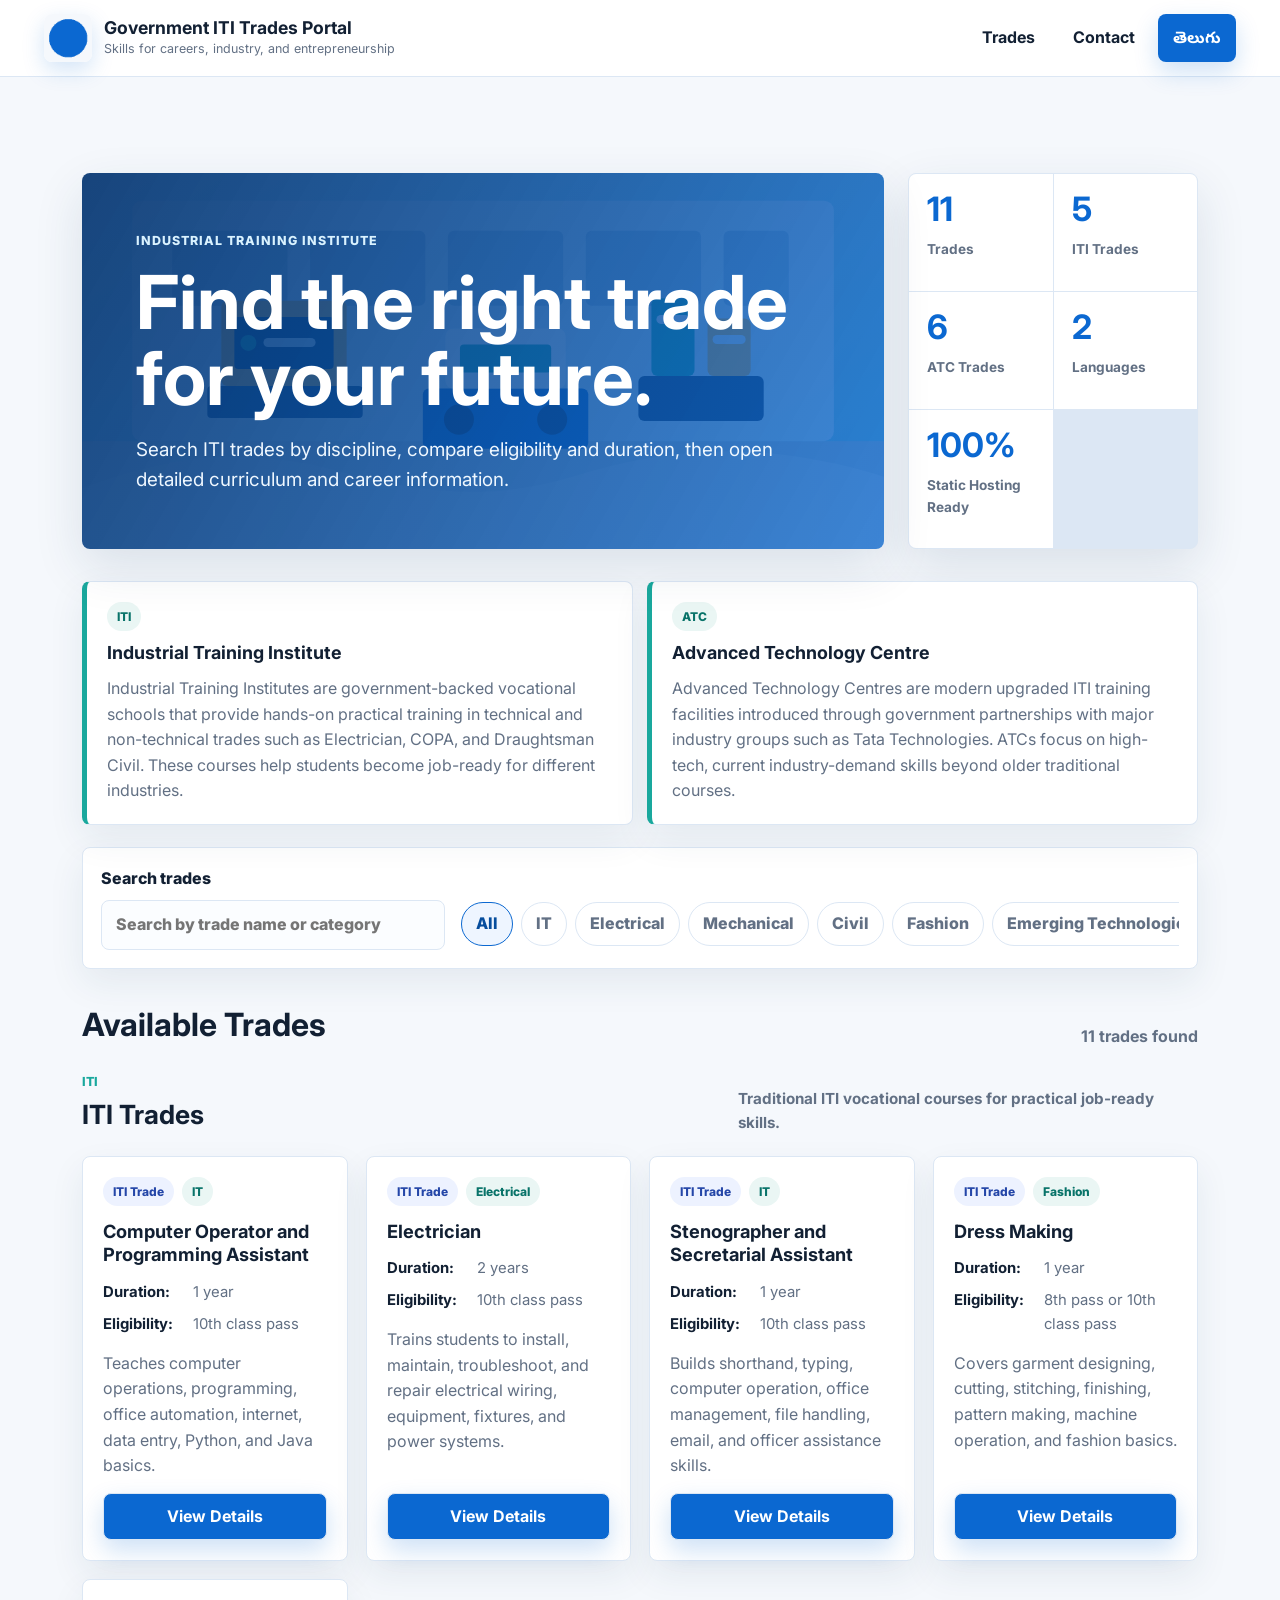
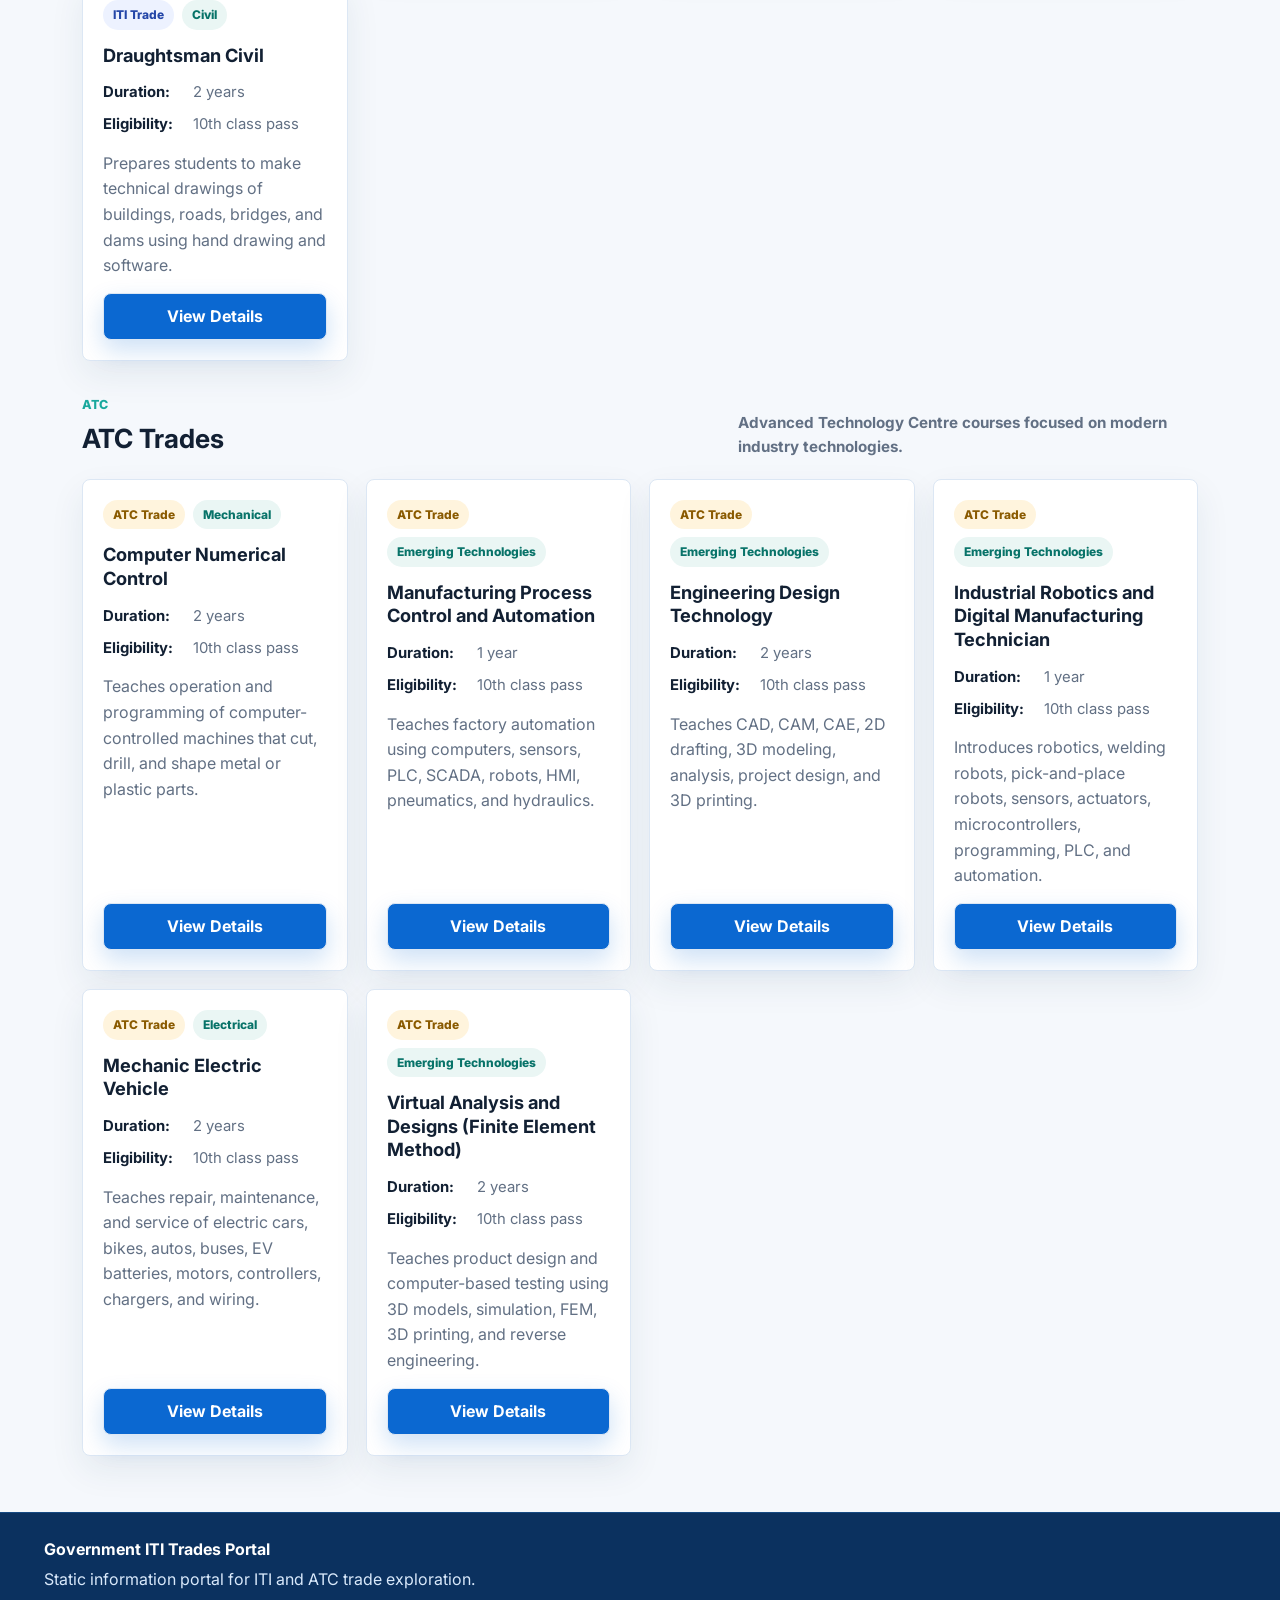
==== index.html @ c3d25ce7 "Initial commit via Netlify [skip ci]" ====
<!DOCTYPE html>
<html lang="en">
<head>
  <meta charset="UTF-8">
  <meta name="viewport" content="width=device-width, initial-scale=1.0">
  <meta name="description" content="Explore ITI trades, curriculum, eligibility, apprenticeship options, and career opportunities.">
  <title>ITI Trades Portal</title>
  <link rel="preconnect" href="https://fonts.googleapis.com">
  <link rel="preconnect" href="https://fonts.gstatic.com" crossorigin>
  <link href="https://fonts.googleapis.com/css2?family=Noto+Sans+Telugu:wght@400;500;600;700&family=Inter:wght@400;500;600;700;800&display=swap" rel="stylesheet">
  <link rel="stylesheet" href="css/style.css">
</head>
<body>
  <header class="site-header">
    <a class="brand" href="index.html" aria-label="ITI Trades Portal home">
      <img src="assets/logo.png" alt="Institute logo" class="brand-logo">
      <span class="brand-text">
        <strong>Government ITI Trades Portal</strong>
        <small>Skills for careers, industry, and entrepreneurship</small>
      </span>
    </a>

    <nav class="main-nav" aria-label="Primary navigation">
      <a href="index.html">Trades</a>
      <a href="#contact">Contact</a>
      <button class="language-toggle" id="languageToggle" type="button" aria-label="Switch language">తెలుగు</button>
    </nav>
  </header>

  <main>
    <section class="hero">
      <div class="hero-copy">
        <span class="eyebrow">Industrial Training Institute</span>
        <h1>Find the right trade for your future.</h1>
        <p>Search ITI trades by discipline, compare eligibility and duration, then open detailed curriculum and career information.</p>
      </div>
      <div class="hero-panel" aria-label="Portal highlights">
        <div>
          <strong id="totalTrades">0</strong>
          <span>Trades</span>
        </div>
        <div>
          <strong id="itiTrades">0</strong>
          <span>ITI Trades</span>
        </div>
        <div>
          <strong id="atcTrades">0</strong>
          <span>ATC Trades</span>
        </div>
        <div>
          <strong>2</strong>
          <span>Languages</span>
        </div>
        <div>
          <strong>100%</strong>
          <span>Static Hosting Ready</span>
        </div>
      </div>
    </section>

    <section class="definition-band" aria-label="ITI and ATC definitions">
      <article class="definition-item">
        <span>ITI</span>
        <h2>Industrial Training Institute</h2>
        <p>Industrial Training Institutes are government-backed vocational schools that provide hands-on practical training in technical and non-technical trades such as Electrician, COPA, and Draughtsman Civil. These courses help students become job-ready for different industries.</p>
      </article>
      <article class="definition-item">
        <span>ATC</span>
        <h2>Advanced Technology Centre</h2>
        <p>Advanced Technology Centres are modern upgraded ITI training facilities introduced through government partnerships with major industry groups such as Tata Technologies. ATCs focus on high-tech, current industry-demand skills beyond older traditional courses.</p>
      </article>
    </section>

    <section class="controls-section" aria-label="Search and filter trades">
      <label class="search-field" for="searchInput">
        <span>Search trades</span>
        <input id="searchInput" type="search" placeholder="Search by trade name or category">
      </label>

      <div class="filter-tabs" id="categoryFilters" role="list" aria-label="Trade categories">
        <button class="filter-tab active" type="button" data-category="All">All</button>
        <button class="filter-tab" type="button" data-category="IT">IT</button>
        <button class="filter-tab" type="button" data-category="Electrical">Electrical</button>
        <button class="filter-tab" type="button" data-category="Mechanical">Mechanical</button>
        <button class="filter-tab" type="button" data-category="Civil">Civil</button>
        <button class="filter-tab" type="button" data-category="Fashion">Fashion</button>
        <button class="filter-tab" type="button" data-category="Emerging Technologies">Emerging Technologies</button>
      </div>
    </section>

    <section class="results-bar" aria-live="polite">
      <h2>Available Trades</h2>
      <p id="resultCount">Loading trades...</p>
    </section>

    <section class="trade-results" id="tradeGrid" aria-label="ITI and ATC trade list"></section>
    <p class="empty-state" id="emptyState" hidden>No trades found. Try a different search or category.</p>
  </main>

  <footer class="site-footer" id="contact">
    <div>
      <strong>Government ITI Trades Portal</strong>
      <p>Static information portal for ITI and ATC trade exploration.</p>
    </div>
  </footer>

  <script src="js/trades-fallback.js"></script>
  <script src="js/home.js"></script>
</body>
</html>
---- css/style.css ----
:root {
  --bg: #f5f8fc;
  --surface: #ffffff;
  --surface-2: #eef5ff;
  --ink: #122033;
  --muted: #627084;
  --primary: #0b68d1;
  --primary-dark: #064d9d;
  --accent: #19a89d;
  --warning: #f4b64a;
  --line: #dce7f4;
  --shadow: 0 18px 50px rgba(23, 55, 93, 0.12);
  --radius: 8px;
  --max: 1180px;
}

* {
  box-sizing: border-box;
}

html {
  scroll-behavior: smooth;
}

body {
  margin: 0;
  font-family: Inter, "Noto Sans Telugu", system-ui, -apple-system, BlinkMacSystemFont, "Segoe UI", sans-serif;
  color: var(--ink);
  background: var(--bg);
  line-height: 1.6;
}

a {
  color: inherit;
  text-decoration: none;
}

button,
input {
  font: inherit;
}

.site-header {
  position: sticky;
  top: 0;
  z-index: 10;
  display: flex;
  align-items: center;
  justify-content: space-between;
  gap: 18px;
  padding: 14px clamp(16px, 4vw, 44px);
  background: rgba(255, 255, 255, 0.94);
  border-bottom: 1px solid var(--line);
  backdrop-filter: blur(16px);
}

.brand {
  display: inline-flex;
  align-items: center;
  min-width: 0;
  gap: 12px;
}

.brand-logo {
  width: 48px;
  height: 48px;
  border-radius: 8px;
  object-fit: cover;
  box-shadow: 0 8px 22px rgba(11, 104, 209, 0.18);
}

.brand-text {
  display: grid;
  gap: 1px;
  min-width: 0;
}

.brand-text strong {
  font-size: clamp(0.98rem, 2vw, 1.1rem);
  line-height: 1.2;
}

.brand-text small {
  color: var(--muted);
  font-size: 0.78rem;
  white-space: nowrap;
  overflow: hidden;
  text-overflow: ellipsis;
}

.main-nav {
  display: flex;
  align-items: center;
  gap: 8px;
  flex-wrap: wrap;
  justify-content: flex-end;
}

.main-nav a,
.language-toggle,
.button {
  min-height: 42px;
  display: inline-flex;
  align-items: center;
  justify-content: center;
  gap: 8px;
  border-radius: var(--radius);
  border: 1px solid transparent;
  padding: 10px 14px;
  background: transparent;
  color: var(--ink);
  font-weight: 700;
  cursor: pointer;
  transition: transform 180ms ease, box-shadow 180ms ease, background 180ms ease, color 180ms ease, border-color 180ms ease;
}

.main-nav a:hover,
.language-toggle:hover,
.button:hover {
  transform: translateY(-1px);
  background: var(--surface-2);
  border-color: #cfe1f8;
}

.language-toggle,
.button.primary {
  background: var(--primary);
  color: #ffffff;
  box-shadow: 0 10px 24px rgba(11, 104, 209, 0.2);
}

.language-toggle:hover,
.button.primary:hover {
  background: var(--primary-dark);
  color: #ffffff;
}

main {
  width: min(100%, var(--max));
  margin: 0 auto;
  padding: 24px clamp(16px, 4vw, 32px) 56px;
}

.hero {
  display: grid;
  grid-template-columns: 1fr;
  gap: 24px;
  align-items: stretch;
  padding: clamp(28px, 7vw, 72px) 0 28px;
}

.hero-copy {
  position: relative;
  padding: clamp(24px, 6vw, 54px);
  overflow: hidden;
  border-radius: var(--radius);
  color: #ffffff;
  background:
    linear-gradient(120deg, rgba(7, 54, 112, 0.92), rgba(11, 104, 209, 0.74)),
    url("../assets/images/hero-workshop.svg") center/cover;
  box-shadow: var(--shadow);
}

.eyebrow {
  display: inline-flex;
  margin-bottom: 14px;
  color: #d9f2ff;
  font-size: 0.78rem;
  font-weight: 800;
  letter-spacing: 0.08em;
  text-transform: uppercase;
}

.hero h1 {
  max-width: 760px;
  margin: 0;
  font-size: clamp(2.15rem, 7vw, 4.65rem);
  line-height: 1.02;
  letter-spacing: 0;
}

.hero p {
  max-width: 680px;
  margin: 18px 0 0;
  color: #eef7ff;
  font-size: clamp(1rem, 2vw, 1.18rem);
}

.hero-panel {
  display: grid;
  grid-template-columns: repeat(2, 1fr);
  gap: 1px;
  overflow: hidden;
  border: 1px solid var(--line);
  border-radius: var(--radius);
  background: var(--line);
  box-shadow: var(--shadow);
}

.hero-panel div {
  display: grid;
  gap: 2px;
  padding: 18px;
  background: var(--surface);
}

.hero-panel strong {
  color: var(--primary);
  font-size: clamp(1.4rem, 4vw, 2.1rem);
  line-height: 1;
}

.hero-panel span {
  color: var(--muted);
  font-weight: 700;
  font-size: 0.85rem;
}

.definition-band {
  display: grid;
  gap: 14px;
  margin: 4px 0 22px;
}

.definition-item {
  display: grid;
  gap: 8px;
  padding: 20px;
  border: 1px solid var(--line);
  border-left: 5px solid var(--accent);
  border-radius: var(--radius);
  background: var(--surface);
  box-shadow: 0 14px 36px rgba(28, 58, 94, 0.08);
}

.definition-item span {
  width: fit-content;
  border-radius: 999px;
  padding: 5px 10px;
  background: #eaf6f4;
  color: #087369;
  font-size: 0.75rem;
  font-weight: 800;
}

.definition-item h2 {
  margin: 0;
  font-size: 1.12rem;
}

.definition-item p {
  margin: 0;
  color: var(--muted);
}

.controls-section {
  display: grid;
  gap: 16px;
  margin-top: 12px;
  padding: 18px;
  border: 1px solid var(--line);
  border-radius: var(--radius);
  background: var(--surface);
  box-shadow: 0 14px 36px rgba(28, 58, 94, 0.08);
}

.search-field {
  display: grid;
  gap: 8px;
  font-weight: 800;
}

.search-field input {
  width: 100%;
  min-height: 50px;
  border: 1px solid var(--line);
  border-radius: var(--radius);
  padding: 0 14px;
  color: var(--ink);
  background: #fbfdff;
  outline: none;
}

.search-field input:focus {
  border-color: var(--primary);
  box-shadow: 0 0 0 4px rgba(11, 104, 209, 0.12);
}

.filter-tabs {
  display: flex;
  gap: 8px;
  overflow-x: auto;
  padding-bottom: 4px;
  scrollbar-width: thin;
}

.filter-tab {
  min-height: 40px;
  flex: 0 0 auto;
  border: 1px solid var(--line);
  border-radius: 999px;
  padding: 8px 14px;
  background: #ffffff;
  color: var(--muted);
  font-weight: 800;
  cursor: pointer;
}

.filter-tab.active,
.filter-tab:hover {
  border-color: var(--primary);
  background: var(--surface-2);
  color: var(--primary-dark);
}

.results-bar {
  display: flex;
  align-items: flex-end;
  justify-content: space-between;
  gap: 16px;
  margin: 30px 0 16px;
}

.results-bar h2 {
  margin: 0;
  font-size: clamp(1.45rem, 4vw, 2rem);
}

.results-bar p {
  margin: 0;
  color: var(--muted);
  font-weight: 700;
}

.trade-grid {
  display: grid;
  grid-template-columns: repeat(auto-fit, minmax(260px, 1fr));
  gap: 18px;
}

.trade-card,
.detail-card,
.pdf-card {
  border: 1px solid var(--line);
  border-radius: var(--radius);
  background: var(--surface);
  box-shadow: 0 14px 34px rgba(28, 58, 94, 0.08);
}

.trade-card {
  display: flex;
  min-height: 100%;
  flex-direction: column;
  gap: 14px;
  padding: 20px;
  transition: transform 180ms ease, box-shadow 180ms ease, border-color 180ms ease;
}

.trade-card:hover {
  transform: translateY(-4px);
  border-color: #b8d3f2;
  box-shadow: var(--shadow);
}

.category-pill {
  width: fit-content;
  border-radius: 999px;
  padding: 5px 10px;
  background: #eaf6f4;
  color: #087369;
  font-size: 0.75rem;
  font-weight: 800;
}

.card-pills {
  display: flex;
  flex-wrap: wrap;
  gap: 8px;
}

.type-pill {
  width: fit-content;
  border-radius: 999px;
  padding: 5px 10px;
  background: #edf2ff;
  color: #2446a8;
  font-size: 0.75rem;
  font-weight: 800;
}

.type-pill.atc {
  background: #fff4dd;
  color: #8a5a00;
}

.trade-results,
.trade-group {
  display: grid;
  gap: 18px;
}

.trade-group + .trade-group {
  margin-top: 10px;
}

.trade-group-heading {
  display: flex;
  align-items: flex-end;
  justify-content: space-between;
  gap: 16px;
  padding: 2px 0;
}

.trade-group-heading span {
  color: var(--accent);
  font-size: 0.78rem;
  font-weight: 800;
  text-transform: uppercase;
}

.trade-group-heading h3 {
  margin: 0;
  font-size: clamp(1.25rem, 3vw, 1.65rem);
}

.trade-group-heading p {
  max-width: 460px;
  margin: 0;
  color: var(--muted);
  font-size: 0.95rem;
  font-weight: 700;
}

.trade-card h3 {
  margin: 0;
  font-size: 1.14rem;
  line-height: 1.3;
}

.trade-card p {
  margin: 0;
  color: var(--muted);
}

.meta-list {
  display: grid;
  gap: 8px;
  margin: 0;
  padding: 0;
  list-style: none;
}

.meta-list li {
  display: flex;
  align-items: flex-start;
  gap: 8px;
  color: var(--muted);
  font-size: 0.93rem;
}

.meta-list strong {
  min-width: 82px;
  color: var(--ink);
}

.card-actions {
  margin-top: auto;
}

.button {
  border-color: var(--line);
  background: #ffffff;
}

.button.primary {
  width: 100%;
}

.empty-state,
.not-found {
  padding: 28px;
  border: 1px dashed #adc7e5;
  border-radius: var(--radius);
  background: #ffffff;
  color: var(--muted);
  text-align: center;
  font-weight: 700;
}

.detail-page {
  display: grid;
  gap: 20px;
}

.detail-hero {
  display: grid;
  gap: 22px;
  padding: clamp(22px, 5vw, 42px);
  border-radius: var(--radius);
  background:
    linear-gradient(120deg, rgba(9, 66, 133, 0.94), rgba(25, 168, 157, 0.72)),
    url("../assets/images/hero-workshop.svg") center/cover;
  color: #ffffff;
  box-shadow: var(--shadow);
}

.detail-hero h1 {
  max-width: 820px;
  margin: 0;
  font-size: clamp(2rem, 6vw, 4rem);
  line-height: 1.05;
}

.detail-hero p {
  max-width: 780px;
  margin: 0;
  color: #eef9ff;
  font-size: 1.05rem;
}

.detail-actions {
  display: flex;
  flex-wrap: wrap;
  gap: 10px;
}

.detail-actions .button {
  color: #ffffff;
  border-color: rgba(255, 255, 255, 0.34);
  background: rgba(255, 255, 255, 0.14);
}

.detail-actions .button:hover {
  background: rgba(255, 255, 255, 0.24);
}

.detail-layout {
  display: grid;
  gap: 18px;
}

.detail-card {
  padding: 22px;
}

.detail-card h2 {
  margin: 0 0 14px;
  font-size: 1.25rem;
}

.detail-card ul {
  display: grid;
  gap: 8px;
  margin: 0;
  padding-left: 20px;
  color: var(--muted);
}

.section-group {
  display: grid;
  gap: 8px;
  padding: 14px 0;
  border-top: 1px solid var(--line);
}

.section-group:first-of-type {
  padding-top: 0;
  border-top: 0;
}

.section-group h3 {
  margin: 0;
  color: var(--primary-dark);
  font-size: 0.98rem;
}

.info-strip {
  display: grid;
  grid-template-columns: repeat(auto-fit, minmax(180px, 1fr));
  gap: 12px;
}

.info-item {
  padding: 16px;
  border: 1px solid var(--line);
  border-radius: var(--radius);
  background: #fbfdff;
}

.info-item span {
  display: block;
  color: var(--muted);
  font-size: 0.82rem;
  font-weight: 800;
  text-transform: uppercase;
}

.info-item strong {
  display: block;
  margin-top: 4px;
}

.pdf-grid {
  display: grid;
  grid-template-columns: repeat(auto-fit, minmax(220px, 1fr));
  gap: 14px;
}

.pdf-card {
  display: grid;
  gap: 8px;
  padding: 18px;
  transition: transform 180ms ease, box-shadow 180ms ease;
}

.pdf-card:hover {
  transform: translateY(-3px);
  box-shadow: var(--shadow);
}

.pdf-icon {
  font-size: 1.6rem;
}

.pdf-card strong {
  color: var(--primary-dark);
}

.pdf-card span {
  color: var(--muted);
  font-size: 0.9rem;
}

.site-footer {
  padding: 24px clamp(16px, 4vw, 44px);
  border-top: 1px solid #164a83;
  background: #0b315f;
  color: #ffffff;
}

.site-footer p {
  margin: 4px 0 0;
  color: #d9e9fb;
}

.skeleton {
  min-height: 280px;
}

@media (max-width: 720px) {
  .site-header {
    align-items: flex-start;
    flex-direction: column;
  }

  .main-nav {
    width: 100%;
    justify-content: flex-start;
  }

  .brand-text small {
    white-space: normal;
  }

  .hero-panel {
    grid-template-columns: repeat(2, 1fr);
  }

  .results-bar {
    align-items: flex-start;
    flex-direction: column;
  }

  .trade-group-heading {
    align-items: flex-start;
    flex-direction: column;
  }

  .main-nav a,
  .language-toggle {
    min-height: 38px;
    padding: 8px 10px;
  }
}

@media (min-width: 860px) {
  .hero {
    grid-template-columns: minmax(0, 1fr) 290px;
  }

  .hero-panel {
    grid-template-columns: repeat(2, 1fr);
  }

  .controls-section {
    grid-template-columns: minmax(280px, 0.48fr) minmax(0, 1fr);
    align-items: end;
  }

  .definition-band {
    grid-template-columns: repeat(2, 1fr);
  }

  .detail-layout {
    grid-template-columns: 1.1fr 0.9fr;
  }

  .detail-card.full-width {
    grid-column: 1 / -1;
  }

}
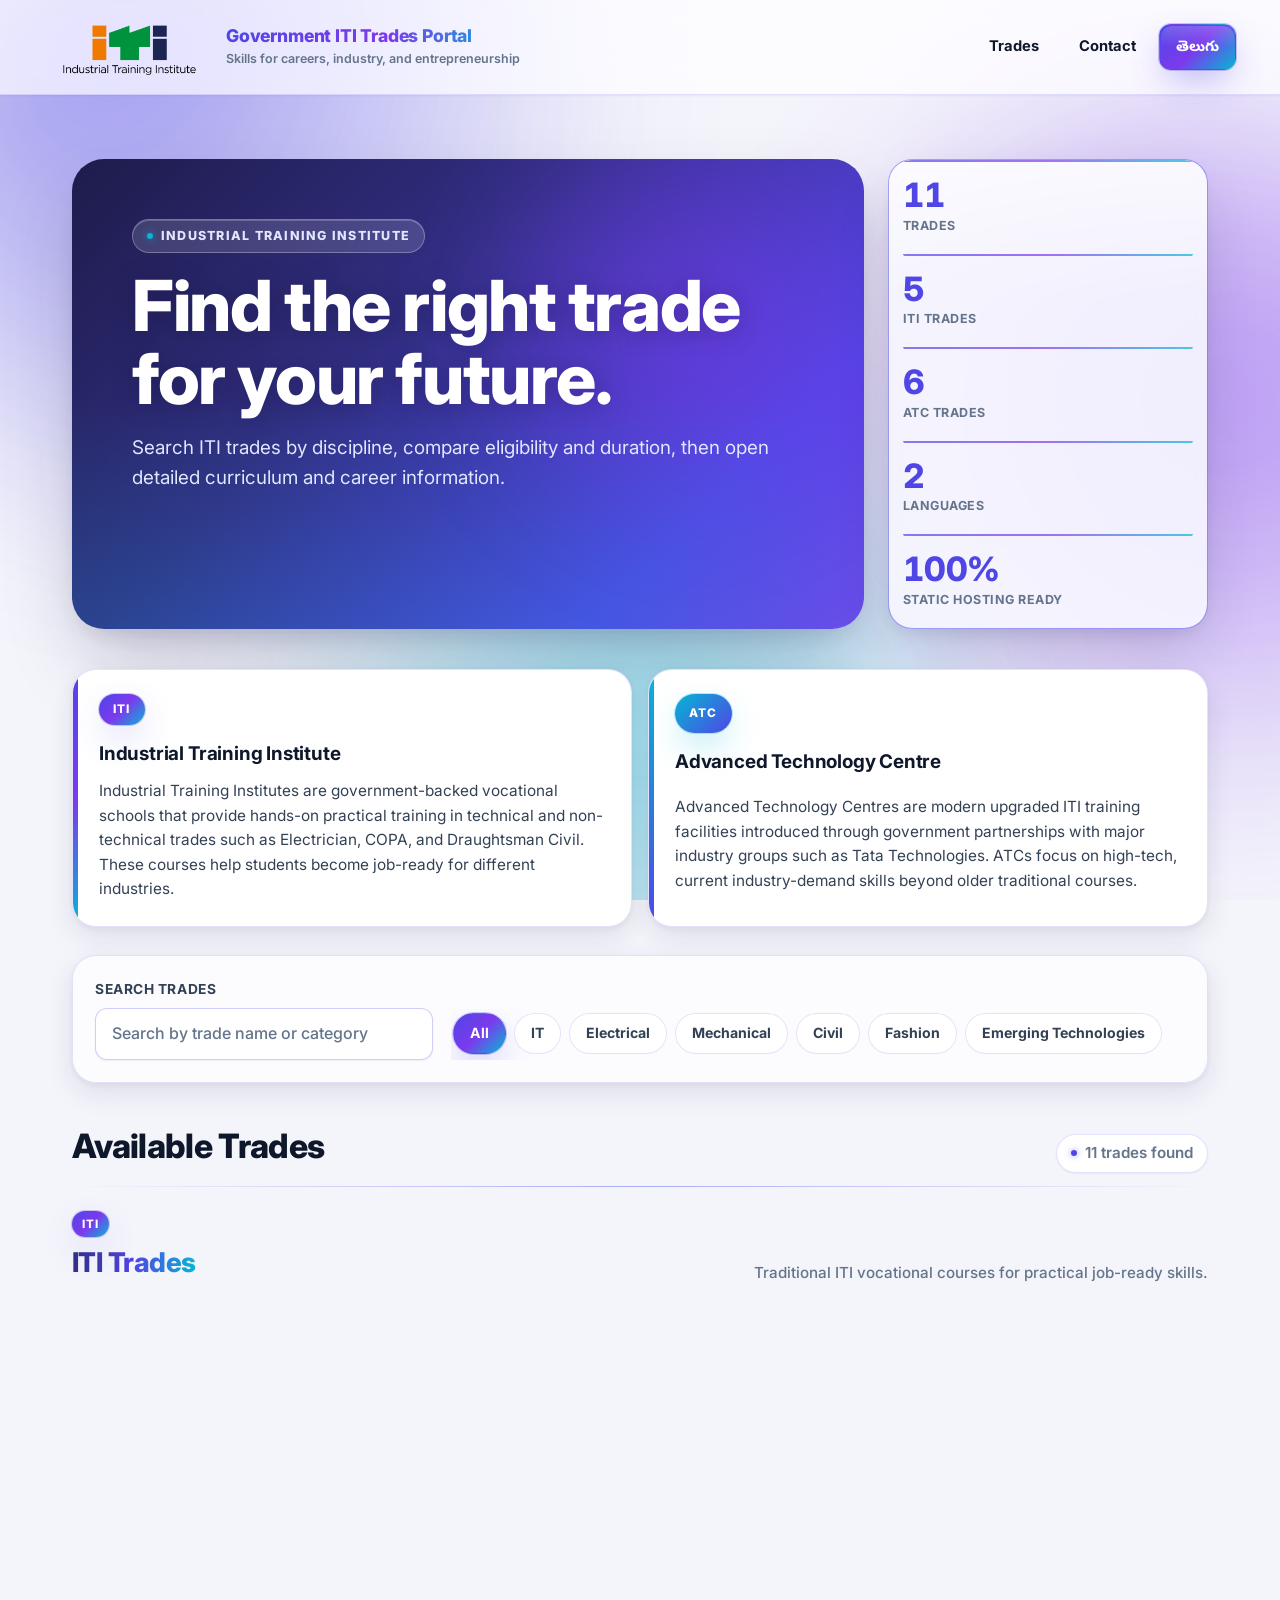
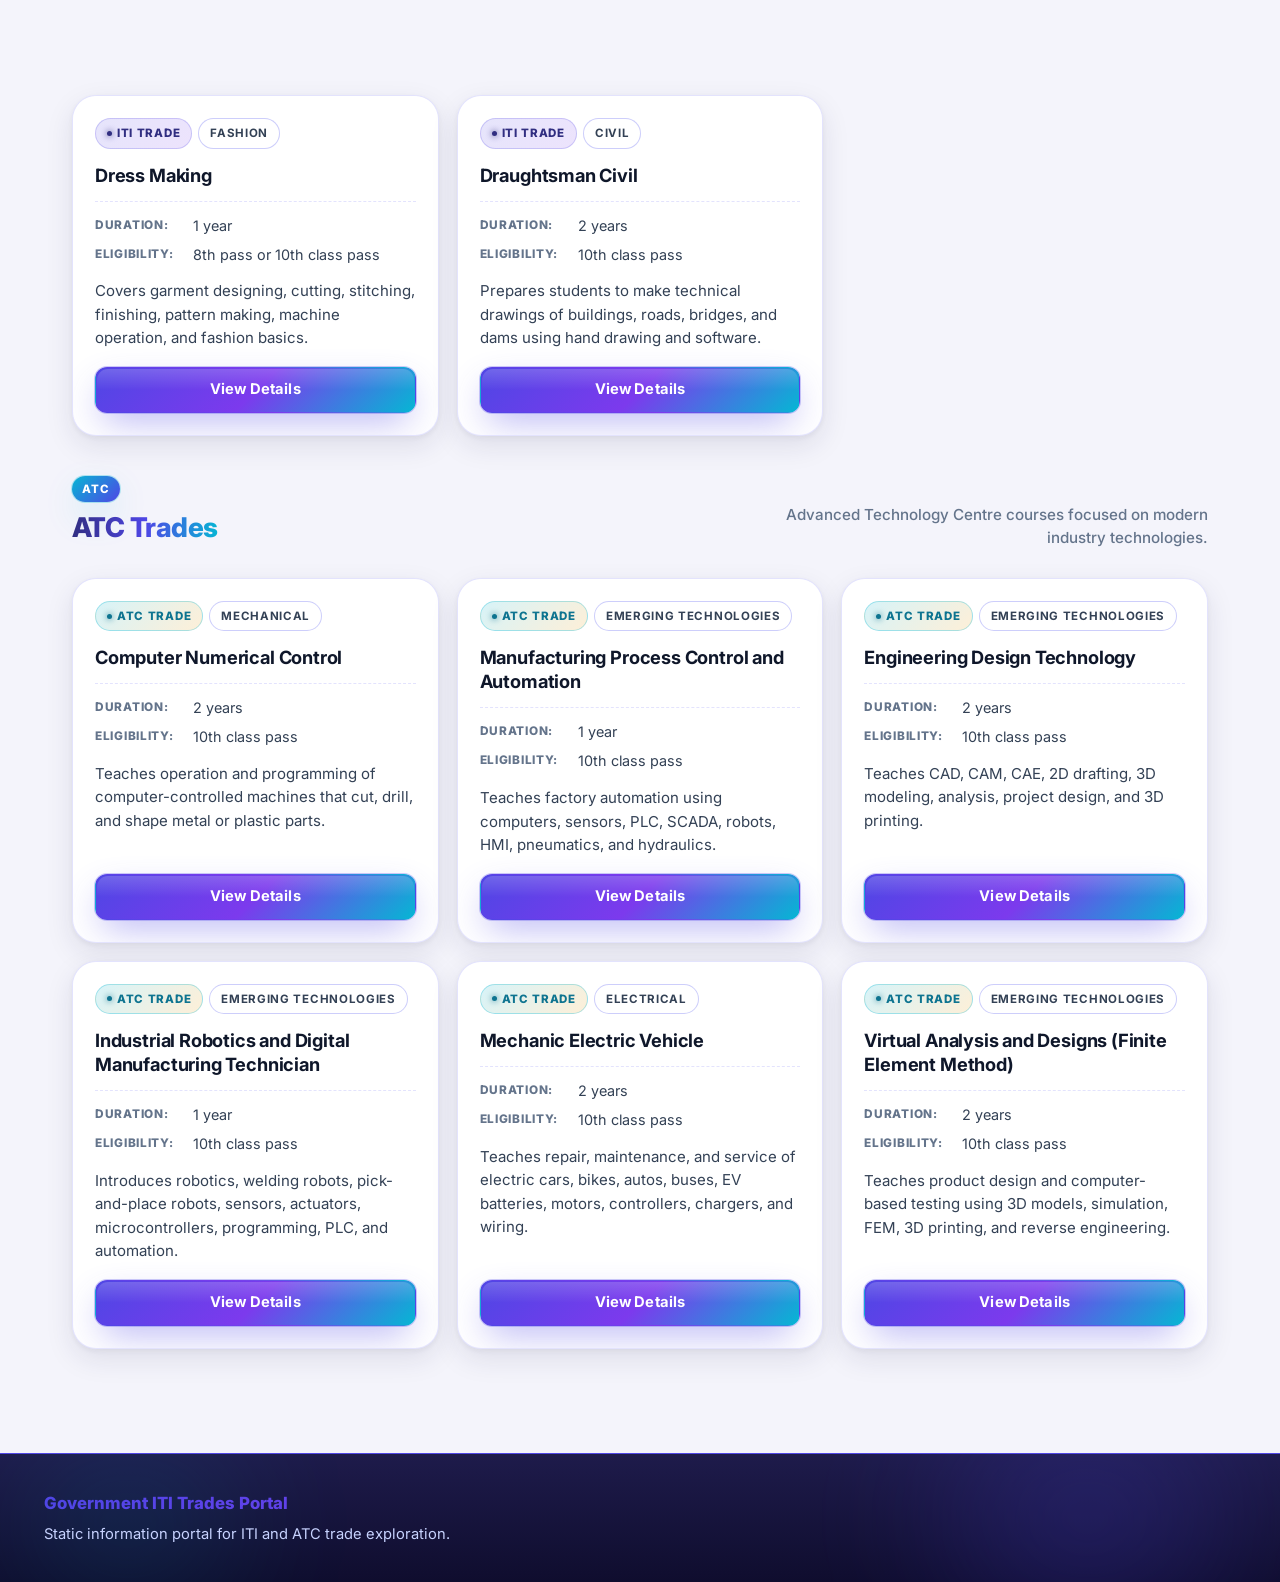
==== commit 49b995b8: "latest professional push" ====
--- a/index.html
+++ b/index.html
@@ -11,6 +11,8 @@
   <link rel="stylesheet" href="css/style.css">
 </head>
 <body>
+  <div class="aurora" aria-hidden="true"><span></span><span></span><span></span></div>
+
   <header class="site-header">
     <a class="brand" href="index.html" aria-label="ITI Trades Portal home">
       <img src="assets/logo.png" alt="Institute logo" class="brand-logo">
@@ -48,11 +50,11 @@
           <span>ATC Trades</span>
         </div>
         <div>
-          <strong>2</strong>
+          <strong data-static>2</strong>
           <span>Languages</span>
         </div>
         <div>
-          <strong>100%</strong>
+          <strong data-static>100%</strong>
           <span>Static Hosting Ready</span>
         </div>
       </div>
--- a/css/style.css
+++ b/css/style.css
@@ -1,33 +1,119 @@
+/* ============================================================
+   ITI Trades Portal — Royal Indigo Glassmorphic Design System
+   ------------------------------------------------------------
+   Tokens, glass utilities, aurora background, layered shadows,
+   and component styling for an enterprise-grade vibrant UI.
+   ============================================================ */
+
 :root {
-  --bg: #f5f8fc;
-  --surface: #ffffff;
-  --surface-2: #eef5ff;
-  --ink: #122033;
-  --muted: #627084;
-  --primary: #0b68d1;
-  --primary-dark: #064d9d;
-  --accent: #19a89d;
-  --warning: #f4b64a;
-  --line: #dce7f4;
-  --shadow: 0 18px 50px rgba(23, 55, 93, 0.12);
-  --radius: 8px;
-  --max: 1180px;
-}
-
-* {
+  /* ---- Brand & accent palette ---- */
+  --primary: #1E1B4B;        /* Midnight indigo */
+  --primary-2: #312E81;      /* Indigo 900 */
+  --accent: #4F46E5;         /* Indigo 600 */
+  --accent-2: #7C3AED;       /* Violet 600 */
+  --highlight: #06B6D4;      /* Cyan */
+  --gold: #F59E0B;           /* Amber */
+
+  /* ---- Surfaces & ink ---- */
+  --bg: #F4F4FB;             /* Page bg (tinted indigo) */
+  --bg-2: #ECECF7;           /* Alternate bg */
+  --surface: #FFFFFF;
+  --surface-glass: rgba(255, 255, 255, 0.7);
+  --surface-glass-strong: rgba(255, 255, 255, 0.85);
+  --ink: #0F172A;            /* Body text */
+  --ink-soft: #334155;       /* Strong secondary */
+  --muted: #64748B;          /* Tertiary / metadata */
+  --line: rgba(99, 102, 241, 0.18);
+  --line-strong: rgba(99, 102, 241, 0.32);
+  --hairline: rgba(15, 23, 42, 0.06);
+
+  /* ---- Gradients ---- */
+  --grad-brand: linear-gradient(135deg, #1E1B4B 0%, #312E81 38%, #4F46E5 78%, #7C3AED 100%);
+  --grad-accent: linear-gradient(135deg, #4F46E5 0%, #7C3AED 50%, #06B6D4 100%);
+  --grad-warm: linear-gradient(135deg, #06B6D4 0%, #7C3AED 50%, #F59E0B 100%);
+  --grad-cyan: linear-gradient(135deg, #06B6D4 0%, #4F46E5 100%);
+  --grad-amber: linear-gradient(135deg, #F59E0B 0%, #EF4444 100%);
+  --grad-text: linear-gradient(92deg, #4F46E5 0%, #7C3AED 55%, #06B6D4 100%);
+  --grad-text-soft: linear-gradient(92deg, #312E81 0%, #4F46E5 50%, #06B6D4 100%);
+  --grad-footer: linear-gradient(180deg, #1E1B4B 0%, #0F0D2E 100%);
+  --grad-divider: linear-gradient(90deg, transparent 0%, rgba(99, 102, 241, 0.5) 50%, transparent 100%);
+
+  /* ---- Glass mix ---- */
+  --glass-blur: saturate(180%) blur(20px);
+  --glass-blur-soft: saturate(150%) blur(12px);
+  --glass-border: 1px solid rgba(255, 255, 255, 0.6);
+  --glass-border-dark: 1px solid rgba(99, 102, 241, 0.18);
+  --glass-inner: inset 0 1px 0 rgba(255, 255, 255, 0.6),
+                 inset 0 -1px 0 rgba(99, 102, 241, 0.06);
+
+  /* ---- Layered shadows for z-depth ---- */
+  --shadow-xs: 0 1px 2px rgba(30, 27, 75, 0.06);
+  --shadow-sm: 0 4px 12px rgba(30, 27, 75, 0.08);
+  --shadow-md: 0 10px 28px rgba(30, 27, 75, 0.10),
+               0 2px 6px rgba(30, 27, 75, 0.06);
+  --shadow-lg: 0 24px 60px -12px rgba(30, 27, 75, 0.22),
+               0 8px 20px -8px rgba(30, 27, 75, 0.12);
+  --shadow-xl: 0 36px 80px -16px rgba(30, 27, 75, 0.28),
+               0 12px 28px -10px rgba(30, 27, 75, 0.14);
+
+  /* ---- Glow halos (hover/focus) ---- */
+  --glow-indigo: 0 0 0 1px rgba(79, 70, 229, 0.28),
+                 0 14px 36px -8px rgba(79, 70, 229, 0.45);
+  --glow-cyan: 0 0 0 1px rgba(6, 182, 212, 0.28),
+               0 14px 36px -8px rgba(6, 182, 212, 0.45);
+  --glow-amber: 0 0 0 1px rgba(245, 158, 11, 0.32),
+                 0 14px 30px -8px rgba(245, 158, 11, 0.50);
+  --glow-violet: 0 0 0 1px rgba(124, 58, 237, 0.28),
+                 0 14px 36px -8px rgba(124, 58, 237, 0.45);
+
+  /* ---- Radii ---- */
+  --r-xs: 6px;
+  --r-sm: 8px;
+  --r-md: 12px;
+  --r-lg: 18px;
+  --r-xl: 24px;
+  --r-2xl: 32px;
+  --r-pill: 999px;
+
+  /* ---- Layout ---- */
+  --max: 1200px;
+
+  /* ---- Motion ---- */
+  --ease: cubic-bezier(0.22, 1, 0.36, 1);
+  --ease-spring: cubic-bezier(0.34, 1.56, 0.64, 1);
+  --t-fast: 160ms;
+  --t-med: 280ms;
+  --t-slow: 520ms;
+}
+
+/* ============================================================
+   Reset & base
+   ============================================================ */
+
+*,
+*::before,
+*::after {
   box-sizing: border-box;
 }
 
 html {
   scroll-behavior: smooth;
+  -webkit-text-size-adjust: 100%;
 }
 
 body {
   margin: 0;
-  font-family: Inter, "Noto Sans Telugu", system-ui, -apple-system, BlinkMacSystemFont, "Segoe UI", sans-serif;
+  min-height: 100vh;
+  position: relative;
+  isolation: isolate;
+  font-family: Inter, "Noto Sans Telugu", system-ui, -apple-system,
+    BlinkMacSystemFont, "Segoe UI", sans-serif;
   color: var(--ink);
   background: var(--bg);
   line-height: 1.6;
+  -webkit-font-smoothing: antialiased;
+  -moz-osx-font-smoothing: grayscale;
+  text-rendering: optimizeLegibility;
 }
 
 a {
@@ -38,20 +124,224 @@
 button,
 input {
   font: inherit;
-}
+  color: inherit;
+}
+
+img,
+svg {
+  max-width: 100%;
+  display: block;
+}
+
+::selection {
+  background: var(--accent);
+  color: #ffffff;
+}
+
+:focus-visible {
+  outline: 3px solid var(--highlight);
+  outline-offset: 2px;
+  border-radius: 4px;
+}
+
+/* ============================================================
+   Custom scrollbar
+   ============================================================ */
+
+html {
+  scrollbar-color: var(--accent) var(--bg-2);
+  scrollbar-width: thin;
+}
+
+::-webkit-scrollbar {
+  width: 10px;
+  height: 10px;
+}
+
+::-webkit-scrollbar-track {
+  background: var(--bg-2);
+}
+
+::-webkit-scrollbar-thumb {
+  background: var(--grad-accent);
+  border-radius: var(--r-pill);
+  border: 2px solid var(--bg-2);
+}
+
+::-webkit-scrollbar-thumb:hover {
+  background: var(--accent-2);
+}
+
+/* ============================================================
+   Keyframes
+   ============================================================ */
+
+@keyframes aurora-drift {
+  0%   { transform: translate3d(0, 0, 0) scale(1); }
+  33%  { transform: translate3d(6%, -4%, 0) scale(1.08); }
+  66%  { transform: translate3d(-5%, 5%, 0) scale(0.96); }
+  100% { transform: translate3d(0, 0, 0) scale(1); }
+}
+
+@keyframes aurora-drift-2 {
+  0%   { transform: translate3d(0, 0, 0) scale(1.05); }
+  50%  { transform: translate3d(-7%, 5%, 0) scale(0.92); }
+  100% { transform: translate3d(0, 0, 0) scale(1.05); }
+}
+
+@keyframes aurora-drift-3 {
+  0%   { transform: translate3d(0, 0, 0) scale(0.95); }
+  50%  { transform: translate3d(5%, 6%, 0) scale(1.1); }
+  100% { transform: translate3d(0, 0, 0) scale(0.95); }
+}
+
+@keyframes float-y {
+  0%, 100% { transform: translateY(0); }
+  50%      { transform: translateY(-6px); }
+}
+
+@keyframes halo-pulse {
+  0%, 100% { box-shadow: var(--glow-indigo); }
+  50%      { box-shadow: 0 0 0 6px rgba(79, 70, 229, 0.12), var(--glow-indigo); }
+}
+
+@keyframes shimmer {
+  0%   { background-position: -200% 0; }
+  100% { background-position: 200% 0; }
+}
+
+@keyframes count-pop {
+  0%   { transform: scale(0.92); }
+  60%  { transform: scale(1.06); }
+  100% { transform: scale(1); }
+}
+
+@keyframes spin-slow {
+  to { transform: rotate(360deg); }
+}
+
+@keyframes fade-in {
+  from { opacity: 0; }
+  to   { opacity: 1; }
+}
+
+/* ============================================================
+   Aurora background
+   ============================================================ */
+
+.aurora {
+  position: fixed;
+  inset: 0;
+  z-index: -1;
+  overflow: hidden;
+  pointer-events: none;
+}
+
+.aurora span {
+  position: absolute;
+  display: block;
+  width: 60vw;
+  height: 60vw;
+  max-width: 900px;
+  max-height: 900px;
+  border-radius: 50%;
+  filter: blur(80px);
+  opacity: 0.55;
+  will-change: transform;
+}
+
+.aurora span:nth-child(1) {
+  top: -20%;
+  left: -10%;
+  background: radial-gradient(circle at 30% 30%, #4F46E5 0%, transparent 70%);
+  animation: aurora-drift 22s var(--ease) infinite alternate;
+}
+
+.aurora span:nth-child(2) {
+  top: 10%;
+  right: -20%;
+  background: radial-gradient(circle at 60% 40%, #7C3AED 0%, transparent 70%);
+  animation: aurora-drift-2 28s var(--ease) infinite alternate;
+  animation-delay: -6s;
+}
+
+.aurora span:nth-child(3) {
+  bottom: -25%;
+  left: 20%;
+  background: radial-gradient(circle at 50% 50%, #06B6D4 0%, transparent 70%);
+  animation: aurora-drift-3 34s var(--ease) infinite alternate;
+  animation-delay: -12s;
+  opacity: 0.45;
+}
+
+/* ============================================================
+   Utility: glass, gradient text, glow
+   ============================================================ */
+
+.glass {
+  background: var(--surface-glass);
+  -webkit-backdrop-filter: var(--glass-blur);
+  backdrop-filter: var(--glass-blur);
+  border: var(--glass-border-dark);
+  box-shadow: var(--glass-inner), var(--shadow-sm);
+  border-radius: var(--r-lg);
+}
+
+.glass-strong {
+  background: var(--surface-glass-strong);
+  -webkit-backdrop-filter: var(--glass-blur);
+  backdrop-filter: var(--glass-blur);
+  border: var(--glass-border-dark);
+  box-shadow: var(--glass-inner), var(--shadow-md);
+  border-radius: var(--r-lg);
+}
+
+.gradient-text {
+  background: var(--grad-text);
+  -webkit-background-clip: text;
+  background-clip: text;
+  color: transparent;
+  -webkit-text-fill-color: transparent;
+}
+
+.gradient-text-soft {
+  background: var(--grad-text-soft);
+  -webkit-background-clip: text;
+  background-clip: text;
+  color: transparent;
+  -webkit-text-fill-color: transparent;
+}
+
+html[lang="te"] .gradient-text,
+html[lang="te"] .gradient-text-soft {
+  font-weight: 700;
+}
+
+/* Backdrop-filter fallback (browsers without support) */
+@supports not ((backdrop-filter: blur(1px)) or (-webkit-backdrop-filter: blur(1px))) {
+  .glass { background: rgba(255, 255, 255, 0.96); }
+  .glass-strong { background: rgba(255, 255, 255, 0.98); }
+  .site-header { background: rgba(255, 255, 255, 0.98); }
+}
+
+/* ============================================================
+   Header (sticky glass nav)
+   ============================================================ */
 
 .site-header {
   position: sticky;
   top: 0;
-  z-index: 10;
+  z-index: 50;
   display: flex;
   align-items: center;
   justify-content: space-between;
   gap: 18px;
   padding: 14px clamp(16px, 4vw, 44px);
-  background: rgba(255, 255, 255, 0.94);
+  background: var(--surface-glass);
+  -webkit-backdrop-filter: var(--glass-blur);
+  backdrop-filter: var(--glass-blur);
   border-bottom: 1px solid var(--line);
-  backdrop-filter: blur(16px);
+  box-shadow: var(--shadow-xs);
 }
 
 .brand {
@@ -59,30 +349,52 @@
   align-items: center;
   min-width: 0;
   gap: 12px;
+  border-radius: var(--r-md);
+  padding: 4px 6px;
+  margin-left: -6px;
+  transition: background var(--t-fast) var(--ease);
+}
+
+.brand:hover {
+  background: rgba(99, 102, 241, 0.06);
 }
 
 .brand-logo {
-  width: 48px;
-  height: 48px;
-  border-radius: 8px;
-  object-fit: cover;
-  box-shadow: 0 8px 22px rgba(11, 104, 209, 0.18);
+  width: clamp(112px, 18vw, 170px);
+  height: auto;
+  max-height: 58px;
+  border-radius: var(--r-sm);
+  object-fit: contain;
+  transition: box-shadow var(--t-med) var(--ease), transform var(--t-med) var(--ease);
+}
+
+.brand:hover .brand-logo {
+  box-shadow: var(--glow-indigo);
+  transform: translateY(-1px);
 }
 
 .brand-text {
   display: grid;
-  gap: 1px;
+  gap: 2px;
   min-width: 0;
 }
 
 .brand-text strong {
   font-size: clamp(0.98rem, 2vw, 1.1rem);
   line-height: 1.2;
+  font-weight: 800;
+  letter-spacing: -0.01em;
+  background: var(--grad-text);
+  -webkit-background-clip: text;
+  background-clip: text;
+  color: transparent;
+  -webkit-text-fill-color: transparent;
 }
 
 .brand-text small {
   color: var(--muted);
   font-size: 0.78rem;
+  font-weight: 600;
   white-space: nowrap;
   overflow: hidden;
   text-overflow: ellipsis;
@@ -91,7 +403,7 @@
 .main-nav {
   display: flex;
   align-items: center;
-  gap: 8px;
+  gap: 6px;
   flex-wrap: wrap;
   justify-content: flex-end;
 }
@@ -104,434 +416,897 @@
   align-items: center;
   justify-content: center;
   gap: 8px;
-  border-radius: var(--radius);
+  border-radius: var(--r-md);
   border: 1px solid transparent;
-  padding: 10px 14px;
+  padding: 10px 16px;
   background: transparent;
   color: var(--ink);
   font-weight: 700;
+  font-size: 0.92rem;
   cursor: pointer;
-  transition: transform 180ms ease, box-shadow 180ms ease, background 180ms ease, color 180ms ease, border-color 180ms ease;
+  transition: transform var(--t-fast) var(--ease),
+              box-shadow var(--t-med) var(--ease),
+              background var(--t-fast) var(--ease),
+              color var(--t-fast) var(--ease),
+              border-color var(--t-fast) var(--ease);
 }
 
 .main-nav a:hover,
 .language-toggle:hover,
 .button:hover {
   transform: translateY(-1px);
-  background: var(--surface-2);
-  border-color: #cfe1f8;
+  background: rgba(99, 102, 241, 0.08);
+  border-color: var(--line-strong);
+  color: var(--primary-2);
+}
+
+.main-nav a:active,
+.button:active {
+  transform: translateY(0);
 }
 
 .language-toggle,
 .button.primary {
-  background: var(--primary);
+  position: relative;
+  background: var(--grad-accent);
   color: #ffffff;
-  box-shadow: 0 10px 24px rgba(11, 104, 209, 0.2);
+  border-color: transparent;
+  box-shadow: var(--glow-indigo);
+  font-weight: 700;
+  letter-spacing: 0.01em;
+}
+
+.language-toggle::before,
+.button.primary::before {
+  content: "";
+  position: absolute;
+  inset: 1px;
+  border-radius: calc(var(--r-md) - 1px);
+  background: linear-gradient(180deg, rgba(255, 255, 255, 0.18) 0%, transparent 50%);
+  pointer-events: none;
 }
 
 .language-toggle:hover,
 .button.primary:hover {
-  background: var(--primary-dark);
   color: #ffffff;
-}
+  transform: translateY(-2px);
+  box-shadow: 0 0 0 4px rgba(79, 70, 229, 0.18), var(--glow-indigo),
+              var(--shadow-md);
+  background: var(--grad-accent);
+  filter: saturate(1.1) brightness(1.04);
+}
+
+.language-toggle:focus-visible,
+.button.primary:focus-visible {
+  outline: none;
+  box-shadow: 0 0 0 4px rgba(6, 182, 212, 0.35), var(--glow-indigo);
+}
+
+/* ============================================================
+   Main layout
+   ============================================================ */
 
 main {
   width: min(100%, var(--max));
   margin: 0 auto;
-  padding: 24px clamp(16px, 4vw, 32px) 56px;
-}
+  padding: 28px clamp(16px, 4vw, 32px) 64px;
+}
+
+/* ============================================================
+   Hero
+   ============================================================ */
 
 .hero {
   display: grid;
   grid-template-columns: 1fr;
   gap: 24px;
   align-items: stretch;
-  padding: clamp(28px, 7vw, 72px) 0 28px;
+  padding: clamp(20px, 4vw, 36px) 0 32px;
 }
 
 .hero-copy {
   position: relative;
-  padding: clamp(24px, 6vw, 54px);
+  padding: clamp(28px, 5vw, 60px);
   overflow: hidden;
-  border-radius: var(--radius);
+  border-radius: var(--r-2xl);
   color: #ffffff;
-  background:
-    linear-gradient(120deg, rgba(7, 54, 112, 0.92), rgba(11, 104, 209, 0.74)),
-    url("../assets/images/hero-workshop.svg") center/cover;
-  box-shadow: var(--shadow);
+  background: var(--grad-brand);
+  box-shadow: var(--shadow-xl);
+  isolation: isolate;
+}
+
+.hero-copy::before {
+  content: "";
+  position: absolute;
+  top: -30%;
+  right: -15%;
+  width: 70%;
+  height: 130%;
+  background: radial-gradient(circle at 50% 50%, rgba(124, 58, 237, 0.55) 0%, transparent 65%);
+  filter: blur(40px);
+  z-index: 0;
+  pointer-events: none;
+}
+
+.hero-copy::after {
+  content: "";
+  position: absolute;
+  left: 0;
+  right: 0;
+  bottom: 0;
+  height: 50%;
+  background: linear-gradient(180deg, transparent 0%, rgba(6, 182, 212, 0.16) 100%);
+  z-index: 0;
+  pointer-events: none;
+}
+
+.hero-copy > * {
+  position: relative;
+  z-index: 1;
 }
 
 .eyebrow {
   display: inline-flex;
-  margin-bottom: 14px;
-  color: #d9f2ff;
+  align-items: center;
+  gap: 8px;
+  margin-bottom: 16px;
+  padding: 6px 14px;
+  background: rgba(255, 255, 255, 0.14);
+  color: #E0E7FF;
+  border: 1px solid rgba(255, 255, 255, 0.28);
+  border-radius: var(--r-pill);
   font-size: 0.78rem;
   font-weight: 800;
-  letter-spacing: 0.08em;
+  letter-spacing: 0.1em;
   text-transform: uppercase;
+  -webkit-backdrop-filter: blur(8px);
+  backdrop-filter: blur(8px);
+  box-shadow: inset 0 1px 0 rgba(255, 255, 255, 0.2);
+}
+
+.eyebrow::before {
+  content: "";
+  width: 6px;
+  height: 6px;
+  border-radius: 50%;
+  background: #06B6D4;
+  box-shadow: 0 0 8px rgba(6, 182, 212, 0.8);
+  animation: halo-pulse 3s var(--ease) infinite;
 }
 
 .hero h1 {
-  max-width: 760px;
+  max-width: 780px;
   margin: 0;
-  font-size: clamp(2.15rem, 7vw, 4.65rem);
-  line-height: 1.02;
-  letter-spacing: 0;
+  font-size: clamp(2.15rem, 6.5vw, 4.4rem);
+  line-height: 1.04;
+  letter-spacing: -0.02em;
+  font-weight: 800;
+  color: #ffffff;
+  text-shadow: 0 2px 24px rgba(15, 13, 46, 0.25);
 }
 
 .hero p {
   max-width: 680px;
   margin: 18px 0 0;
-  color: #eef7ff;
-  font-size: clamp(1rem, 2vw, 1.18rem);
+  color: #E0E7FF;
+  font-size: clamp(1rem, 1.7vw, 1.18rem);
+  line-height: 1.55;
 }
 
 .hero-panel {
-  display: grid;
-  grid-template-columns: repeat(2, 1fr);
+  position: relative;
+  /* display: grid; */
+  grid-template-columns: repeat(5, 1fr);
   gap: 1px;
   overflow: hidden;
-  border: 1px solid var(--line);
-  border-radius: var(--radius);
-  background: var(--line);
-  box-shadow: var(--shadow);
-}
-
-.hero-panel div {
-  display: grid;
-  gap: 2px;
-  padding: 18px;
+  border-radius: var(--r-xl);
+  background: var(--line-strong);
+  border: 1px solid var(--line-strong);
+  box-shadow: var(--shadow-lg);
+}
+
+.hero-panel::before {
+  content: "";
+  position: absolute;
+  inset: 0;
+  background: linear-gradient(180deg, rgba(255, 255, 255, 0.5) 0%, transparent 30%);
+  pointer-events: none;
+  z-index: 1;
+}
+
+.hero-panel > div {
+  position: relative;
+  z-index: 2;
+  display: grid;
+  gap: 4px;
+  padding: 18px 14px;
+  background: var(--surface-glass-strong);
+  -webkit-backdrop-filter: blur(10px);
+  backdrop-filter: blur(10px);
+  transition: background var(--t-med) var(--ease), transform var(--t-med) var(--ease);
+}
+
+.hero-panel > div::before {
+  content: "";
+  position: absolute;
+  top: 0;
+  left: 14px;
+  right: 14px;
+  height: 2px;
+  background: var(--grad-accent);
+  border-radius: 0 0 var(--r-pill) var(--r-pill);
+  opacity: 0.7;
+}
+
+.hero-panel > div:hover {
   background: var(--surface);
+  transform: translateY(-2px);
 }
 
 .hero-panel strong {
-  color: var(--primary);
-  font-size: clamp(1.4rem, 4vw, 2.1rem);
+  color: var(--accent);
+  font-size: clamp(1.5rem, 3.5vw, 2.1rem);
   line-height: 1;
+  font-weight: 800;
+  letter-spacing: -0.02em;
+  font-variant-numeric: tabular-nums;
+  transition: transform var(--t-med) var(--ease);
+}
+
+.hero-panel strong.is-counted {
+  animation: count-pop 480ms var(--ease-spring);
 }
 
 .hero-panel span {
   color: var(--muted);
   font-weight: 700;
-  font-size: 0.85rem;
-}
+  font-size: 0.78rem;
+  letter-spacing: 0.04em;
+  text-transform: uppercase;
+}
+
+/* ============================================================
+   Definition band
+   ============================================================ */
 
 .definition-band {
   display: grid;
-  gap: 14px;
-  margin: 4px 0 22px;
+  gap: 16px;
+  margin: 8px 0 28px;
 }
 
 .definition-item {
-  display: grid;
-  gap: 8px;
-  padding: 20px;
+  position: relative;
+  display: grid;
+  gap: 10px;
+  padding: 24px 26px;
+  border-radius: var(--r-xl);
+  background: var(--surface);
   border: 1px solid var(--line);
-  border-left: 5px solid var(--accent);
-  border-radius: var(--radius);
-  background: var(--surface);
-  box-shadow: 0 14px 36px rgba(28, 58, 94, 0.08);
+  box-shadow: var(--shadow-md);
+  overflow: hidden;
+  transition: transform var(--t-med) var(--ease), box-shadow var(--t-med) var(--ease);
+}
+
+.definition-item::before {
+  content: "";
+  position: absolute;
+  top: 0;
+  left: 0;
+  width: 5px;
+  height: 100%;
+  background: var(--grad-accent);
+  transition: width var(--t-med) var(--ease);
+}
+
+.definition-item:nth-child(2)::before {
+  background: var(--grad-cyan);
+}
+
+.definition-item:hover {
+  transform: translateY(-3px);
+  box-shadow: var(--shadow-lg);
+}
+
+.definition-item:hover::before {
+  width: 8px;
+}
+
+.definition-item:nth-child(1):hover {
+  box-shadow: var(--shadow-lg), var(--glow-indigo);
+}
+
+.definition-item:nth-child(2):hover {
+  box-shadow: var(--shadow-lg), var(--glow-cyan);
 }
 
 .definition-item span {
   width: fit-content;
-  border-radius: 999px;
-  padding: 5px 10px;
-  background: #eaf6f4;
-  color: #087369;
-  font-size: 0.75rem;
+  display: inline-flex;
+  align-items: center;
+  gap: 6px;
+  border-radius: var(--r-pill);
+  padding: 6px 14px;
+  font-size: 0.74rem;
   font-weight: 800;
+  letter-spacing: 0.1em;
+  text-transform: uppercase;
+  color: #ffffff;
+  background: var(--grad-accent);
+  box-shadow: var(--glow-indigo);
+}
+
+.definition-item:nth-child(2) span {
+  background: var(--grad-cyan);
+  box-shadow: var(--glow-cyan);
 }
 
 .definition-item h2 {
-  margin: 0;
-  font-size: 1.12rem;
+  margin: 4px 0 0;
+  font-size: 1.18rem;
+  font-weight: 700;
+  letter-spacing: -0.01em;
+  color: var(--ink);
 }
 
 .definition-item p {
   margin: 0;
-  color: var(--muted);
-}
+  color: var(--ink-soft);
+  font-size: 0.96rem;
+  line-height: 1.6;
+}
+
+/* ============================================================
+   Controls (search + filters)
+   ============================================================ */
 
 .controls-section {
   display: grid;
-  gap: 16px;
+  gap: 18px;
   margin-top: 12px;
-  padding: 18px;
+  padding: 22px;
+  border-radius: var(--r-xl);
+  background: var(--surface-glass);
+  -webkit-backdrop-filter: var(--glass-blur);
+  backdrop-filter: var(--glass-blur);
   border: 1px solid var(--line);
-  border-radius: var(--radius);
-  background: var(--surface);
-  box-shadow: 0 14px 36px rgba(28, 58, 94, 0.08);
+  box-shadow: var(--shadow-md);
 }
 
 .search-field {
   display: grid;
   gap: 8px;
-  font-weight: 800;
+  font-weight: 700;
+  font-size: 0.86rem;
+  color: var(--ink-soft);
+  letter-spacing: 0.04em;
+  text-transform: uppercase;
 }
 
 .search-field input {
   width: 100%;
-  min-height: 50px;
-  border: 1px solid var(--line);
-  border-radius: var(--radius);
-  padding: 0 14px;
+  min-height: 52px;
+  border: 1px solid var(--line-strong);
+  border-radius: var(--r-md);
+  padding: 0 16px;
   color: var(--ink);
-  background: #fbfdff;
+  background: var(--surface);
   outline: none;
+  font-size: 1rem;
+  font-weight: 500;
+  letter-spacing: 0;
+  text-transform: none;
+  transition: border-color var(--t-fast) var(--ease),
+              box-shadow var(--t-fast) var(--ease),
+              background var(--t-fast) var(--ease);
+  box-shadow: var(--shadow-xs);
+}
+
+.search-field input::placeholder {
+  color: var(--muted);
+  font-weight: 500;
+}
+
+.search-field input:hover {
+  border-color: rgba(99, 102, 241, 0.4);
 }
 
 .search-field input:focus {
-  border-color: var(--primary);
-  box-shadow: 0 0 0 4px rgba(11, 104, 209, 0.12);
+  border-color: var(--accent);
+  background: var(--surface);
+  box-shadow: 0 0 0 4px rgba(79, 70, 229, 0.15), var(--glow-indigo);
 }
 
 .filter-tabs {
   display: flex;
   gap: 8px;
   overflow-x: auto;
-  padding-bottom: 4px;
-  scrollbar-width: thin;
+  padding: 4px 2px 6px;
+  scrollbar-width: none;
+  -ms-overflow-style: none;
+}
+
+.filter-tabs::-webkit-scrollbar {
+  display: none;
 }
 
 .filter-tab {
   min-height: 40px;
   flex: 0 0 auto;
   border: 1px solid var(--line);
-  border-radius: 999px;
-  padding: 8px 14px;
-  background: #ffffff;
-  color: var(--muted);
-  font-weight: 800;
+  border-radius: var(--r-pill);
+  padding: 8px 16px;
+  background: var(--surface);
+  color: var(--ink-soft);
+  font-weight: 700;
+  font-size: 0.88rem;
   cursor: pointer;
-}
-
-.filter-tab.active,
+  transition: transform var(--t-fast) var(--ease),
+              background var(--t-fast) var(--ease),
+              color var(--t-fast) var(--ease),
+              border-color var(--t-fast) var(--ease),
+              box-shadow var(--t-med) var(--ease);
+  white-space: nowrap;
+}
+
 .filter-tab:hover {
-  border-color: var(--primary);
-  background: var(--surface-2);
-  color: var(--primary-dark);
-}
+  border-color: var(--accent);
+  background: rgba(99, 102, 241, 0.06);
+  color: var(--primary-2);
+  transform: translateY(-1px);
+}
+
+.filter-tab.active {
+  background: var(--grad-accent);
+  color: #ffffff;
+  border-color: transparent;
+  box-shadow: var(--glow-indigo);
+}
+
+.filter-tab.active:hover {
+  background: var(--grad-accent);
+  filter: saturate(1.1) brightness(1.05);
+  transform: translateY(-1px);
+}
+
+/* ============================================================
+   Results bar
+   ============================================================ */
 
 .results-bar {
   display: flex;
   align-items: flex-end;
   justify-content: space-between;
   gap: 16px;
-  margin: 30px 0 16px;
+  margin: 36px 0 18px;
+  padding-bottom: 14px;
+  position: relative;
+}
+
+.results-bar::after {
+  content: "";
+  position: absolute;
+  left: 0;
+  right: 0;
+  bottom: 0;
+  height: 1px;
+  background: var(--grad-divider);
 }
 
 .results-bar h2 {
   margin: 0;
-  font-size: clamp(1.45rem, 4vw, 2rem);
+  font-size: clamp(1.5rem, 3.5vw, 2.1rem);
+  font-weight: 800;
+  letter-spacing: -0.02em;
 }
 
 .results-bar p {
   margin: 0;
   color: var(--muted);
-  font-weight: 700;
-}
-
-.trade-grid {
-  display: grid;
-  grid-template-columns: repeat(auto-fit, minmax(260px, 1fr));
-  gap: 18px;
-}
-
-.trade-card,
-.detail-card,
-.pdf-card {
+  font-weight: 600;
+  font-size: 0.95rem;
+  display: inline-flex;
+  align-items: center;
+  gap: 8px;
+  padding: 6px 14px;
+  background: var(--surface);
   border: 1px solid var(--line);
-  border-radius: var(--radius);
-  background: var(--surface);
-  box-shadow: 0 14px 34px rgba(28, 58, 94, 0.08);
-}
-
-.trade-card {
-  display: flex;
-  min-height: 100%;
-  flex-direction: column;
-  gap: 14px;
-  padding: 20px;
-  transition: transform 180ms ease, box-shadow 180ms ease, border-color 180ms ease;
-}
-
-.trade-card:hover {
-  transform: translateY(-4px);
-  border-color: #b8d3f2;
-  box-shadow: var(--shadow);
-}
-
-.category-pill {
-  width: fit-content;
-  border-radius: 999px;
-  padding: 5px 10px;
-  background: #eaf6f4;
-  color: #087369;
-  font-size: 0.75rem;
-  font-weight: 800;
-}
-
-.card-pills {
-  display: flex;
-  flex-wrap: wrap;
-  gap: 8px;
-}
-
-.type-pill {
-  width: fit-content;
-  border-radius: 999px;
-  padding: 5px 10px;
-  background: #edf2ff;
-  color: #2446a8;
-  font-size: 0.75rem;
-  font-weight: 800;
-}
-
-.type-pill.atc {
-  background: #fff4dd;
-  color: #8a5a00;
-}
+  border-radius: var(--r-pill);
+  box-shadow: var(--shadow-xs);
+}
+
+.results-bar p::before {
+  content: "";
+  width: 6px;
+  height: 6px;
+  border-radius: 50%;
+  background: var(--accent);
+  box-shadow: 0 0 6px rgba(79, 70, 229, 0.6);
+}
+
+/* ============================================================
+   Trade groups & cards
+   ============================================================ */
 
 .trade-results,
 .trade-group {
   display: grid;
-  gap: 18px;
+  gap: 22px;
 }
 
 .trade-group + .trade-group {
-  margin-top: 10px;
+  margin-top: 12px;
 }
 
 .trade-group-heading {
   display: flex;
   align-items: flex-end;
   justify-content: space-between;
-  gap: 16px;
-  padding: 2px 0;
+  gap: 18px;
+  padding: 6px 0;
+}
+
+.trade-group-heading > div {
+  display: grid;
+  gap: 4px;
 }
 
 .trade-group-heading span {
-  color: var(--accent);
-  font-size: 0.78rem;
+  display: inline-flex;
+  align-items: center;
+  gap: 6px;
+  width: fit-content;
+  padding: 4px 10px;
+  border-radius: var(--r-pill);
+  font-size: 0.72rem;
   font-weight: 800;
+  letter-spacing: 0.1em;
   text-transform: uppercase;
+  color: #ffffff;
+  background: var(--grad-accent);
+  box-shadow: var(--glow-indigo);
+}
+
+.trade-group:has(.type-pill.atc) .trade-group-heading span,
+.trade-group.atc-group .trade-group-heading span {
+  background: var(--grad-cyan);
+  box-shadow: var(--glow-cyan);
 }
 
 .trade-group-heading h3 {
   margin: 0;
-  font-size: clamp(1.25rem, 3vw, 1.65rem);
+  font-size: clamp(1.3rem, 2.6vw, 1.7rem);
+  font-weight: 800;
+  letter-spacing: -0.02em;
+  background: var(--grad-text-soft);
+  -webkit-background-clip: text;
+  background-clip: text;
+  color: transparent;
+  -webkit-text-fill-color: transparent;
 }
 
 .trade-group-heading p {
-  max-width: 460px;
+  max-width: 480px;
   margin: 0;
   color: var(--muted);
   font-size: 0.95rem;
-  font-weight: 700;
+  font-weight: 500;
+  line-height: 1.55;
+  text-align: right;
+}
+
+.trade-grid {
+  display: grid;
+  grid-template-columns: repeat(auto-fit, minmax(280px, 1fr));
+  gap: 18px;
+}
+
+.trade-card,
+.detail-card,
+.pdf-card {
+  position: relative;
+  border-radius: var(--r-xl);
+  background: var(--surface);
+  border: 1px solid var(--line);
+  box-shadow: var(--shadow-md);
+}
+
+.trade-card {
+  display: flex;
+  flex-direction: column;
+  gap: 14px;
+  padding: 22px;
+  overflow: hidden;
+  transition: transform var(--t-med) var(--ease),
+              box-shadow var(--t-med) var(--ease),
+              border-color var(--t-med) var(--ease);
+  /* Reveal initial state (animated to visible by .is-revealed) */
+  opacity: 0;
+  transform: translate3d(0, 16px, 0);
+  transition: opacity 600ms var(--ease) var(--reveal-delay, 0ms),
+              transform 600ms var(--ease) var(--reveal-delay, 0ms),
+              box-shadow var(--t-med) var(--ease),
+              border-color var(--t-med) var(--ease);
+}
+
+.trade-card.is-revealed {
+  opacity: 1;
+  transform: translate3d(0, 0, 0);
+}
+
+.trade-card::before {
+  content: "";
+  position: absolute;
+  inset: 0;
+  border-radius: var(--r-xl);
+  background: linear-gradient(180deg, rgba(255, 255, 255, 0.65) 0%, transparent 25%);
+  pointer-events: none;
+}
+
+.trade-card::after {
+  content: "";
+  position: absolute;
+  inset: 0;
+  border-radius: var(--r-xl);
+  padding: 1px;
+  background: var(--grad-accent);
+  -webkit-mask: linear-gradient(#000 0 0) content-box, linear-gradient(#000 0 0);
+  mask: linear-gradient(#000 0 0) content-box, linear-gradient(#000 0 0);
+  -webkit-mask-composite: xor;
+  mask-composite: exclude;
+  pointer-events: none;
+  opacity: 0;
+  transition: opacity var(--t-med) var(--ease);
+}
+
+.trade-card:hover {
+  transform: translateY(-4px);
+  border-color: transparent;
+  box-shadow: var(--shadow-xl), var(--glow-indigo);
+}
+
+.trade-card:hover::after,
+.trade-card:focus-within::after {
+  opacity: 1;
 }
 
 .trade-card h3 {
+  position: relative;
   margin: 0;
   font-size: 1.14rem;
-  line-height: 1.3;
+  line-height: 1.32;
+  font-weight: 700;
+  letter-spacing: -0.01em;
+  color: var(--ink);
 }
 
 .trade-card p {
+  position: relative;
   margin: 0;
-  color: var(--muted);
+  color: var(--ink-soft);
+  font-size: 0.94rem;
+  line-height: 1.55;
+}
+
+.card-pills {
+  position: relative;
+  display: flex;
+  flex-wrap: wrap;
+  gap: 6px;
+}
+
+.type-pill,
+.category-pill {
+  display: inline-flex;
+  align-items: center;
+  gap: 5px;
+  width: fit-content;
+  border-radius: var(--r-pill);
+  padding: 5px 11px;
+  font-size: 0.72rem;
+  font-weight: 800;
+  letter-spacing: 0.06em;
+  text-transform: uppercase;
+}
+
+.type-pill {
+  background: linear-gradient(135deg, rgba(79, 70, 229, 0.14), rgba(124, 58, 237, 0.14));
+  color: var(--primary-2);
+  border: 1px solid rgba(79, 70, 229, 0.22);
+}
+
+.type-pill.atc {
+  background: linear-gradient(135deg, rgba(6, 182, 212, 0.16), rgba(245, 158, 11, 0.16));
+  color: #0E7490;
+  border: 1px solid rgba(6, 182, 212, 0.3);
+}
+
+.type-pill::before {
+  content: "";
+  width: 5px;
+  height: 5px;
+  border-radius: 50%;
+  background: currentColor;
+  box-shadow: 0 0 6px currentColor;
+}
+
+.category-pill {
+  background: var(--surface);
+  color: var(--ink-soft);
+  border: 1px solid var(--line-strong);
+  font-weight: 700;
 }
 
 .meta-list {
+  position: relative;
   display: grid;
   gap: 8px;
   margin: 0;
-  padding: 0;
+  padding: 14px 0 0;
   list-style: none;
+  border-top: 1px dashed var(--line);
 }
 
 .meta-list li {
   display: flex;
   align-items: flex-start;
-  gap: 8px;
+  gap: 10px;
+  color: var(--ink-soft);
+  font-size: 0.9rem;
+  line-height: 1.45;
+}
+
+.meta-list strong {
+  min-width: 88px;
   color: var(--muted);
-  font-size: 0.93rem;
-}
-
-.meta-list strong {
-  min-width: 82px;
-  color: var(--ink);
+  font-size: 0.74rem;
+  font-weight: 800;
+  letter-spacing: 0.06em;
+  text-transform: uppercase;
+  padding-top: 1px;
 }
 
 .card-actions {
+  position: relative;
   margin-top: auto;
+  padding-top: 4px;
 }
 
 .button {
-  border-color: var(--line);
-  background: #ffffff;
+  border-color: var(--line-strong);
+  background: var(--surface);
 }
 
 .button.primary {
   width: 100%;
-}
+  border-color: transparent;
+}
+
+/* ============================================================
+   Empty state & not found
+   ============================================================ */
 
 .empty-state,
 .not-found {
-  padding: 28px;
-  border: 1px dashed #adc7e5;
-  border-radius: var(--radius);
-  background: #ffffff;
-  color: var(--muted);
+  padding: 36px 28px;
+  border-radius: var(--r-xl);
+  background: var(--surface);
+  border: 1px dashed var(--line-strong);
+  color: var(--ink-soft);
   text-align: center;
-  font-weight: 700;
-}
+  font-weight: 600;
+  font-size: 1rem;
+  box-shadow: var(--shadow-sm);
+}
+
+.empty-state::before,
+.not-found::before {
+  content: "✷";
+  display: block;
+  margin-bottom: 12px;
+  font-size: 1.6rem;
+  color: var(--accent);
+  text-shadow: 0 0 12px rgba(79, 70, 229, 0.4);
+}
+
+/* ============================================================
+   Trade detail page
+   ============================================================ */
 
 .detail-page {
   display: grid;
-  gap: 20px;
+  gap: 22px;
 }
 
 .detail-hero {
-  display: grid;
-  gap: 22px;
-  padding: clamp(22px, 5vw, 42px);
-  border-radius: var(--radius);
-  background:
-    linear-gradient(120deg, rgba(9, 66, 133, 0.94), rgba(25, 168, 157, 0.72)),
-    url("../assets/images/hero-workshop.svg") center/cover;
+  position: relative;
+  display: grid;
+  gap: 18px;
+  padding: clamp(26px, 5vw, 50px);
+  border-radius: var(--r-2xl);
+  background: var(--grad-brand);
   color: #ffffff;
-  box-shadow: var(--shadow);
+  box-shadow: var(--shadow-xl);
+  overflow: hidden;
+  isolation: isolate;
+}
+
+.detail-hero::before {
+  content: "";
+  position: absolute;
+  top: -30%;
+  right: -10%;
+  width: 60%;
+  height: 130%;
+  background: radial-gradient(circle at 50% 50%, rgba(6, 182, 212, 0.4) 0%, transparent 65%);
+  filter: blur(40px);
+  z-index: 0;
+  pointer-events: none;
+}
+
+.detail-hero::after {
+  content: "";
+  position: absolute;
+  bottom: -20%;
+  left: -10%;
+  width: 50%;
+  height: 120%;
+  background: radial-gradient(circle at 50% 50%, rgba(124, 58, 237, 0.45) 0%, transparent 65%);
+  filter: blur(40px);
+  z-index: 0;
+  pointer-events: none;
+}
+
+.detail-hero > * {
+  position: relative;
+  z-index: 1;
 }
 
 .detail-hero h1 {
   max-width: 820px;
   margin: 0;
-  font-size: clamp(2rem, 6vw, 4rem);
-  line-height: 1.05;
+  font-size: clamp(2rem, 5.5vw, 3.6rem);
+  line-height: 1.06;
+  font-weight: 800;
+  letter-spacing: -0.02em;
+  color: #ffffff;
+  text-shadow: 0 2px 24px rgba(15, 13, 46, 0.25);
 }
 
 .detail-hero p {
   max-width: 780px;
   margin: 0;
-  color: #eef9ff;
+  color: #E0E7FF;
   font-size: 1.05rem;
+  line-height: 1.6;
 }
 
 .detail-actions {
   display: flex;
   flex-wrap: wrap;
   gap: 10px;
+  margin-top: 4px;
 }
 
 .detail-actions .button {
   color: #ffffff;
-  border-color: rgba(255, 255, 255, 0.34);
-  background: rgba(255, 255, 255, 0.14);
+  background: rgba(255, 255, 255, 0.12);
+  border-color: rgba(255, 255, 255, 0.28);
+  -webkit-backdrop-filter: blur(8px);
+  backdrop-filter: blur(8px);
 }
 
 .detail-actions .button:hover {
-  background: rgba(255, 255, 255, 0.24);
+  background: rgba(255, 255, 255, 0.22);
+  color: #ffffff;
+  border-color: rgba(255, 255, 255, 0.5);
+}
+
+.detail-actions .button.primary {
+  background: var(--grad-accent);
+  color: #ffffff;
+  border-color: transparent;
+  box-shadow: 0 0 0 1px rgba(255, 255, 255, 0.3), var(--glow-indigo);
 }
 
 .detail-layout {
@@ -540,27 +1315,55 @@
 }
 
 .detail-card {
-  padding: 22px;
+  padding: 24px;
+}
+
+.detail-card.full-width {
+  width: 100%;
 }
 
 .detail-card h2 {
   margin: 0 0 14px;
-  font-size: 1.25rem;
+  font-size: 1.18rem;
+  font-weight: 800;
+  letter-spacing: -0.01em;
+  color: var(--ink);
+  display: flex;
+  align-items: center;
+  gap: 10px;
+}
+
+.detail-card h2::before {
+  content: "";
+  width: 4px;
+  height: 20px;
+  border-radius: var(--r-pill);
+  background: var(--grad-accent);
+  box-shadow: 0 0 6px rgba(79, 70, 229, 0.5);
 }
 
 .detail-card ul {
   display: grid;
   gap: 8px;
   margin: 0;
-  padding-left: 20px;
-  color: var(--muted);
+  padding-left: 22px;
+  color: var(--ink-soft);
+}
+
+.detail-card ul li {
+  line-height: 1.55;
+  padding-left: 4px;
+}
+
+.detail-card ul li::marker {
+  color: var(--accent);
 }
 
 .section-group {
   display: grid;
-  gap: 8px;
-  padding: 14px 0;
-  border-top: 1px solid var(--line);
+  gap: 10px;
+  padding: 14px 0 4px;
+  border-top: 1px solid var(--hairline);
 }
 
 .section-group:first-of-type {
@@ -570,34 +1373,80 @@
 
 .section-group h3 {
   margin: 0;
-  color: var(--primary-dark);
-  font-size: 0.98rem;
+  position: relative;
+  font-size: 0.92rem;
+  font-weight: 800;
+  letter-spacing: 0.04em;
+  text-transform: uppercase;
+  color: var(--primary-2);
+  padding-bottom: 6px;
+}
+
+.section-group h3::after {
+  content: "";
+  position: absolute;
+  left: 0;
+  bottom: 0;
+  width: 48px;
+  height: 2px;
+  border-radius: var(--r-pill);
+  background: var(--grad-accent);
 }
 
 .info-strip {
   display: grid;
-  grid-template-columns: repeat(auto-fit, minmax(180px, 1fr));
-  gap: 12px;
+  grid-template-columns: repeat(auto-fit, minmax(200px, 1fr));
+  gap: 14px;
 }
 
 .info-item {
-  padding: 16px;
+  position: relative;
+  padding: 18px;
+  border-radius: var(--r-lg);
   border: 1px solid var(--line);
-  border-radius: var(--radius);
-  background: #fbfdff;
+  background: var(--bg);
+  overflow: hidden;
+  transition: transform var(--t-med) var(--ease), box-shadow var(--t-med) var(--ease);
+}
+
+.info-item::before {
+  content: "";
+  position: absolute;
+  inset: 0;
+  background: linear-gradient(180deg, rgba(255, 255, 255, 0.5) 0%, transparent 30%);
+  pointer-events: none;
+}
+
+.info-item:hover {
+  transform: translateY(-2px);
+  box-shadow: var(--shadow-md);
+  border-color: var(--line-strong);
+}
+
+.info-item > * {
+  position: relative;
 }
 
 .info-item span {
   display: block;
   color: var(--muted);
-  font-size: 0.82rem;
+  font-size: 0.78rem;
   font-weight: 800;
+  letter-spacing: 0.08em;
   text-transform: uppercase;
 }
 
 .info-item strong {
   display: block;
-  margin-top: 4px;
+  margin-top: 6px;
+  font-size: 1.04rem;
+  font-weight: 700;
+  color: var(--ink);
+  background: var(--grad-text-soft);
+  -webkit-background-clip: text;
+  background-clip: text;
+  color: transparent;
+  -webkit-text-fill-color: transparent;
 }
 
 .pdf-grid {
@@ -610,47 +1459,170 @@
   display: grid;
   gap: 8px;
   padding: 18px;
-  transition: transform 180ms ease, box-shadow 180ms ease;
+  position: relative;
+  overflow: hidden;
+  transition: transform var(--t-med) var(--ease), box-shadow var(--t-med) var(--ease);
+}
+
+.pdf-card::before {
+  content: "";
+  position: absolute;
+  left: 0;
+  top: 0;
+  bottom: 0;
+  width: 4px;
+  background: var(--grad-accent);
+  border-radius: var(--r-xl) 0 0 var(--r-xl);
+  transition: width var(--t-med) var(--ease);
 }
 
 .pdf-card:hover {
   transform: translateY(-3px);
-  box-shadow: var(--shadow);
+  box-shadow: var(--shadow-lg), var(--glow-indigo);
+  border-color: transparent;
+}
+
+.pdf-card:hover::before {
+  width: 6px;
 }
 
 .pdf-icon {
-  font-size: 1.6rem;
+  display: inline-flex;
+  align-items: center;
+  justify-content: center;
+  width: 44px;
+  height: 44px;
+  border-radius: var(--r-md);
+  background: linear-gradient(135deg, rgba(79, 70, 229, 0.12), rgba(124, 58, 237, 0.12));
+  font-size: 1.4rem;
+  border: 1px solid rgba(79, 70, 229, 0.2);
+  box-shadow: inset 0 1px 0 rgba(255, 255, 255, 0.6);
 }
 
 .pdf-card strong {
-  color: var(--primary-dark);
+  color: var(--ink);
+  font-size: 0.98rem;
+  font-weight: 700;
+  letter-spacing: -0.01em;
 }
 
 .pdf-card span {
   color: var(--muted);
-  font-size: 0.9rem;
-}
+  font-size: 0.86rem;
+  line-height: 1.5;
+}
+
+/* ============================================================
+   Site footer
+   ============================================================ */
 
 .site-footer {
-  padding: 24px clamp(16px, 4vw, 44px);
-  border-top: 1px solid #164a83;
-  background: #0b315f;
+  position: relative;
+  margin-top: 40px;
+  padding: 36px clamp(16px, 4vw, 44px);
+  background: var(--grad-footer);
+  color: #C7D2FE;
+  border-top: 1px solid var(--accent);
+  overflow: hidden;
+  isolation: isolate;
+}
+
+.site-footer::before {
+  content: "";
+  position: absolute;
+  top: -40%;
+  right: -10%;
+  width: 50%;
+  height: 180%;
+  background: radial-gradient(circle at 50% 50%, rgba(79, 70, 229, 0.35) 0%, transparent 65%);
+  filter: blur(50px);
+  z-index: -1;
+  opacity: 0.7;
+}
+
+.site-footer::after {
+  content: "";
+  position: absolute;
+  bottom: -30%;
+  left: -10%;
+  width: 40%;
+  height: 150%;
+  background: radial-gradient(circle at 50% 50%, rgba(6, 182, 212, 0.25) 0%, transparent 65%);
+  filter: blur(50px);
+  z-index: -1;
+  opacity: 0.5;
+}
+
+.site-footer > * {
+  position: relative;
+  z-index: 1;
+}
+
+.site-footer strong {
+  display: block;
   color: #ffffff;
+  font-size: 1.05rem;
+  font-weight: 800;
+  background: var(--grad-text);
+  -webkit-background-clip: text;
+  background-clip: text;
+  color: transparent;
+  -webkit-text-fill-color: transparent;
 }
 
 .site-footer p {
-  margin: 4px 0 0;
-  color: #d9e9fb;
-}
+  margin: 6px 0 0;
+  color: #C7D2FE;
+  font-size: 0.92rem;
+}
+
+/* ============================================================
+   Skeleton (loading state)
+   ============================================================ */
 
 .skeleton {
+  position: relative;
   min-height: 280px;
+  border-radius: var(--r-xl);
+  background: var(--bg-2);
+  color: var(--muted);
+  padding: 28px;
+  overflow: hidden;
+  border: 1px solid var(--line);
+  display: flex;
+  align-items: center;
+  justify-content: center;
+}
+
+.skeleton::after {
+  content: "";
+  position: absolute;
+  inset: 0;
+  background: linear-gradient(
+    90deg,
+    transparent 0%,
+    rgba(99, 102, 241, 0.08) 50%,
+    transparent 100%
+  );
+  background-size: 200% 100%;
+  animation: shimmer 1.6s linear infinite;
+}
+
+/* ============================================================
+   Responsive
+   ============================================================ */
+
+@media (max-width: 1024px) {
+  .hero-panel {
+    grid-template-columns: repeat(3, 1fr);
+  }
 }
 
 @media (max-width: 720px) {
   .site-header {
     align-items: flex-start;
     flex-direction: column;
+    padding: 12px 16px;
   }
 
   .main-nav {
@@ -662,6 +1634,10 @@
     white-space: normal;
   }
 
+  .hero {
+    padding-top: 8px;
+  }
+
   .hero-panel {
     grid-template-columns: repeat(2, 1fr);
   }
@@ -676,24 +1652,70 @@
     flex-direction: column;
   }
 
+  .trade-group-heading p {
+    text-align: left;
+  }
+
   .main-nav a,
   .language-toggle {
     min-height: 38px;
-    padding: 8px 10px;
+    padding: 8px 12px;
+    font-size: 0.86rem;
+  }
+
+  .aurora span {
+    filter: blur(60px);
+    opacity: 0.4;
+  }
+
+  .info-strip {
+    grid-template-columns: 1fr 1fr;
+  }
+}
+
+@media (max-width: 480px) {
+  main {
+    padding: 16px 14px 48px;
+  }
+
+  .hero-panel {
+    grid-template-columns: 1fr;
+  }
+
+  .hero-copy {
+    padding: 28px 22px;
+  }
+
+  .hero h1 {
+    font-size: clamp(1.95rem, 9vw, 2.6rem);
+  }
+
+  .controls-section,
+  .definition-item,
+  .trade-card,
+  .detail-card,
+  .detail-hero {
+    padding-left: 18px;
+    padding-right: 18px;
+  }
+
+  .info-strip {
+    grid-template-columns: 1fr;
+  }
+
+  .aurora span {
+    filter: blur(40px);
+    opacity: 0.32;
   }
 }
 
 @media (min-width: 860px) {
   .hero {
-    grid-template-columns: minmax(0, 1fr) 290px;
-  }
-
-  .hero-panel {
-    grid-template-columns: repeat(2, 1fr);
+    grid-template-columns: minmax(0, 1fr) 320px;
   }
 
   .controls-section {
-    grid-template-columns: minmax(280px, 0.48fr) minmax(0, 1fr);
+    grid-template-columns: minmax(280px, 0.46fr) minmax(0, 1fr);
     align-items: end;
   }
 
@@ -702,11 +1724,37 @@
   }
 
   .detail-layout {
-    grid-template-columns: 1.1fr 0.9fr;
+    grid-template-columns: 1.05fr 0.95fr;
   }
 
   .detail-card.full-width {
     grid-column: 1 / -1;
   }
-
-}
+}
+
+/* ============================================================
+   Reduced motion
+   ============================================================ */
+
+@media (prefers-reduced-motion: reduce) {
+  *,
+  *::before,
+  *::after {
+    animation-duration: 0.001ms !important;
+    animation-iteration-count: 1 !important;
+    transition-duration: 0.001ms !important;
+  }
+
+  .aurora span {
+    display: none;
+  }
+
+  .trade-card {
+    opacity: 1 !important;
+    transform: none !important;
+  }
+
+  .hero-panel strong {
+    animation: none !important;
+  }
+}
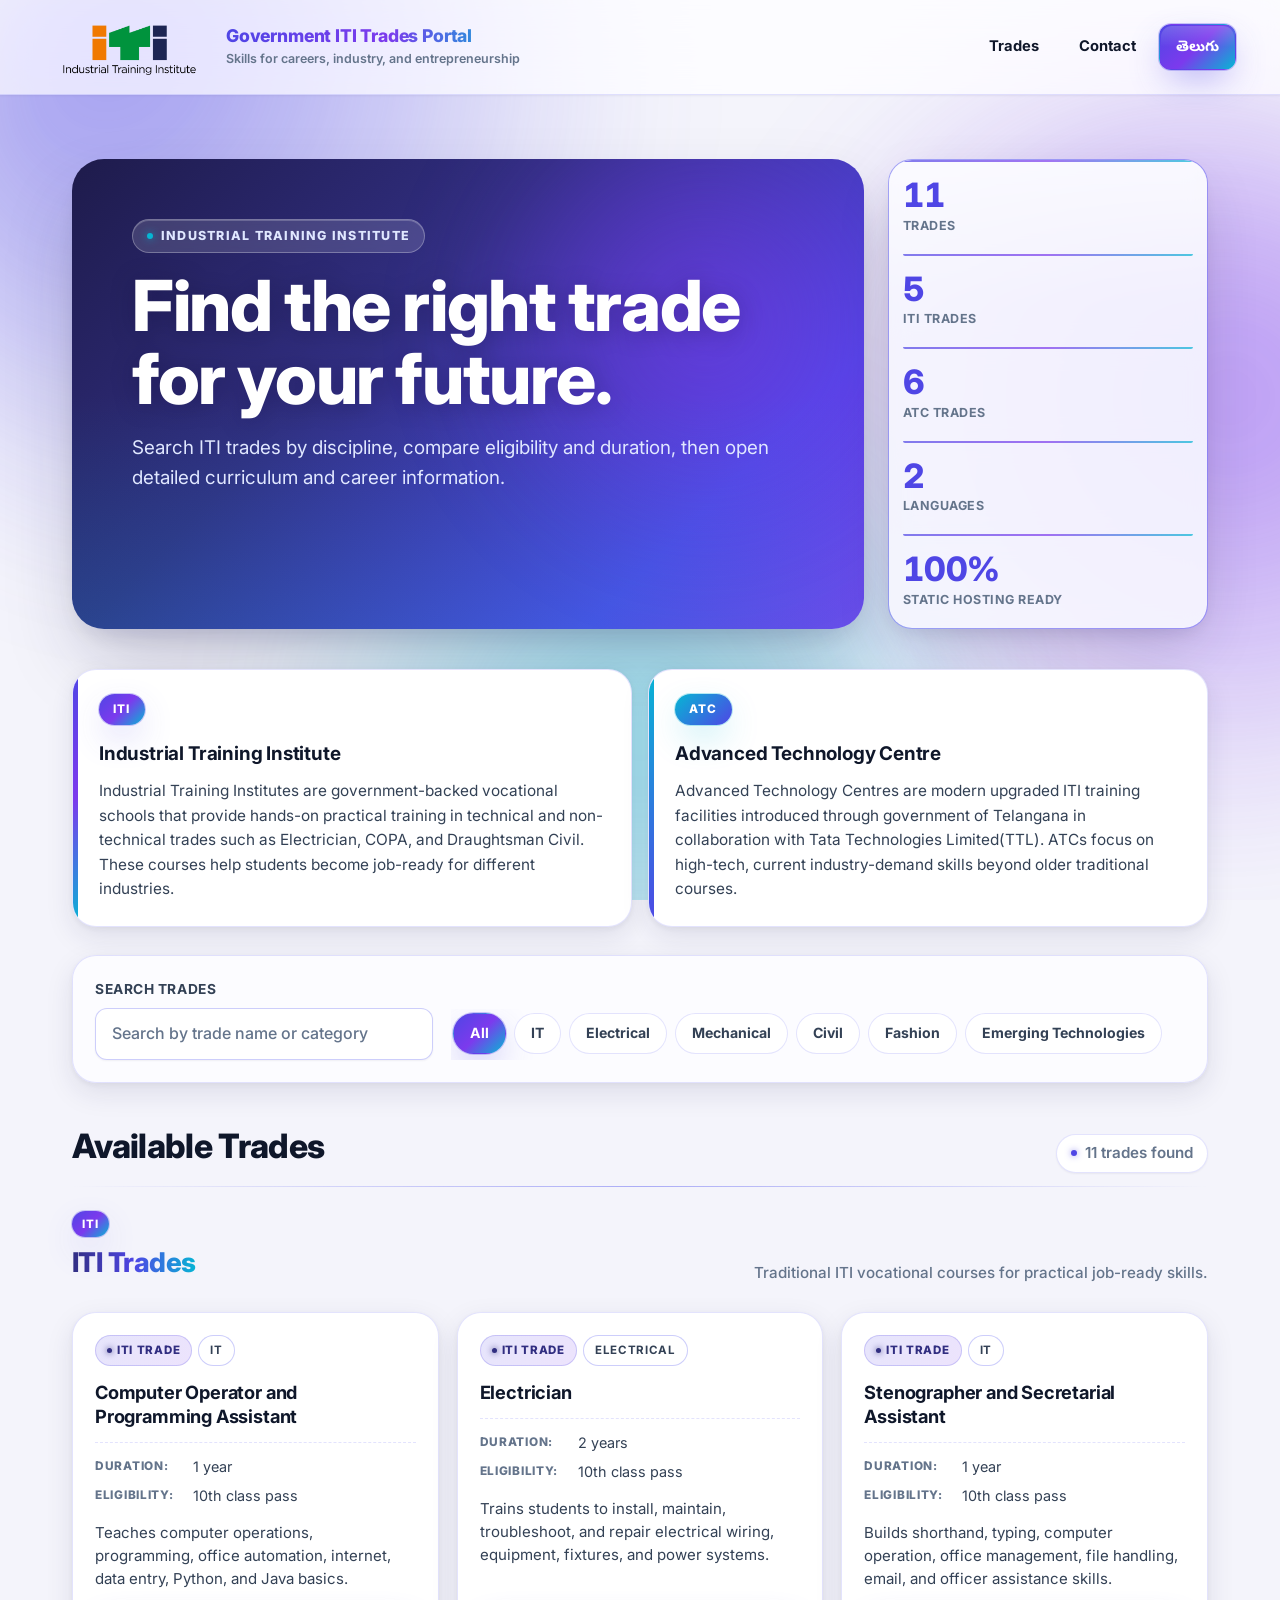
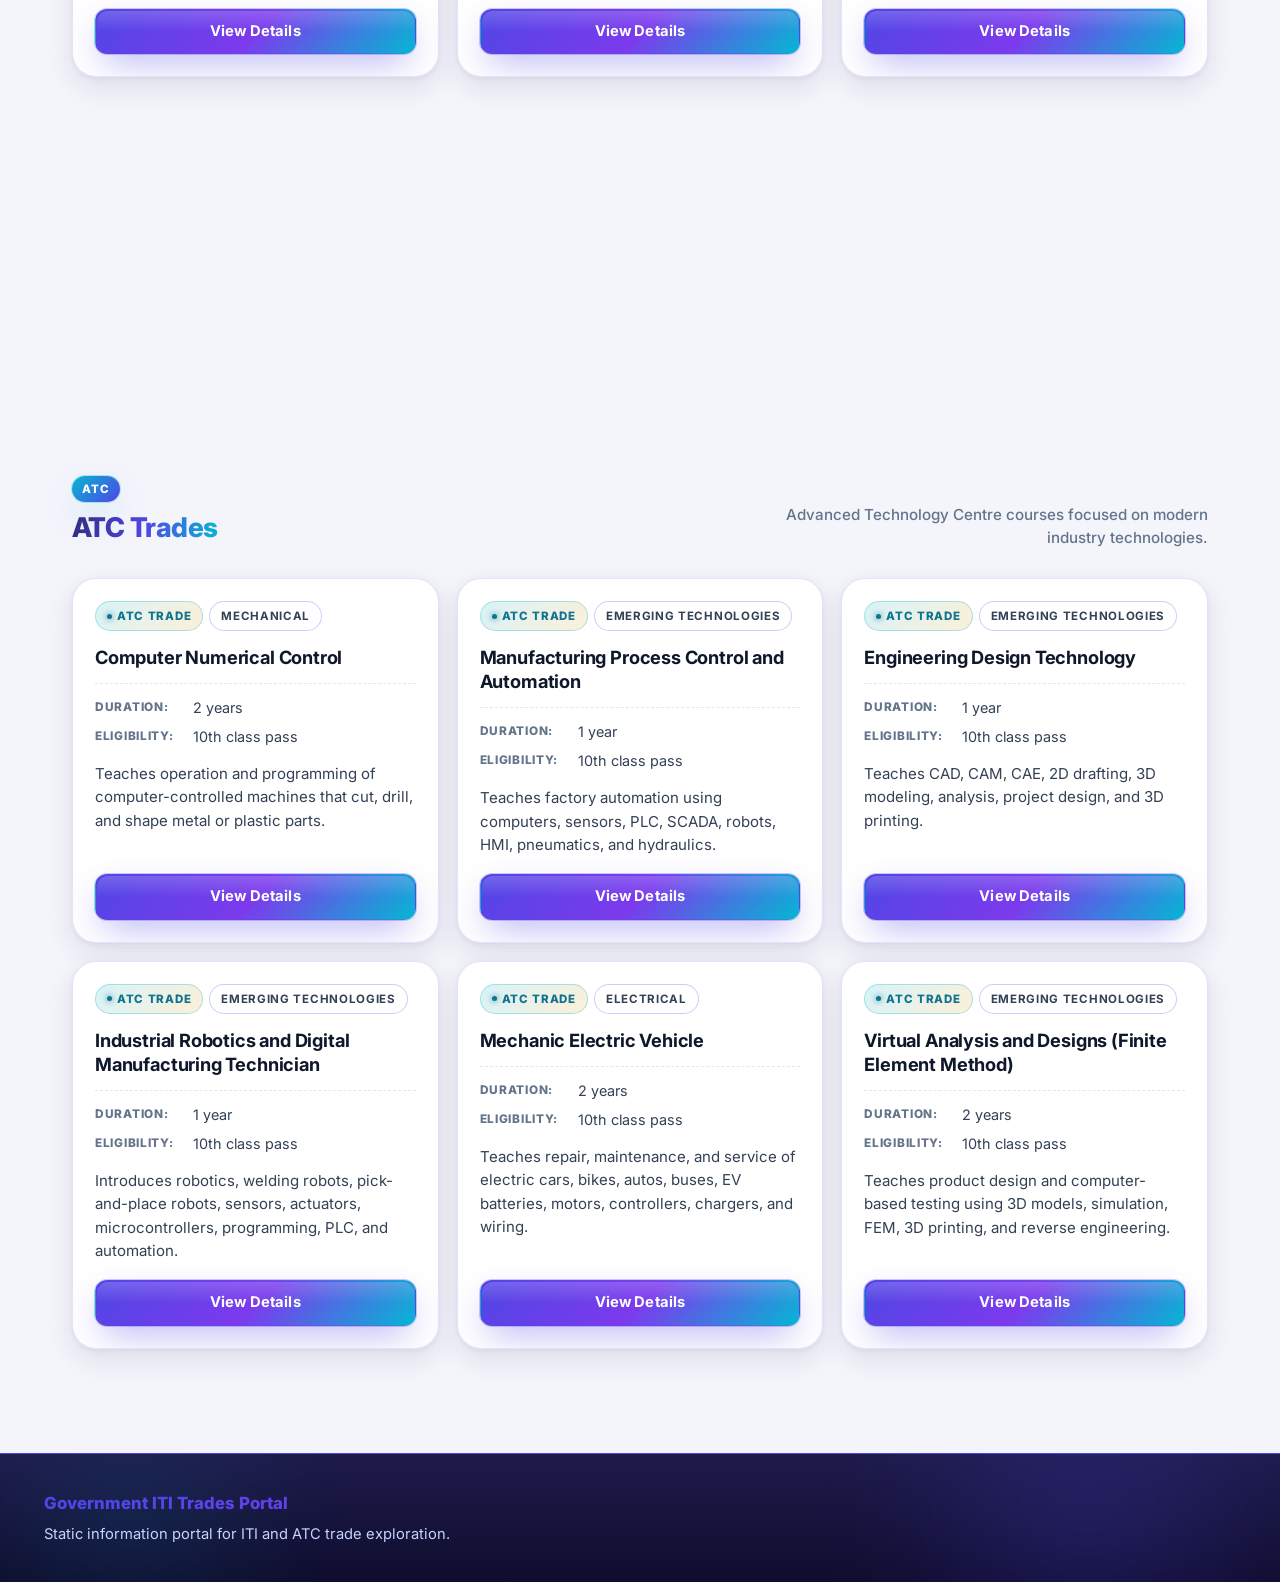
==== commit e7c2d66a: "updated edt duration and atc info" ====
--- a/index.html
+++ b/index.html
@@ -69,7 +69,7 @@
       <article class="definition-item">
         <span>ATC</span>
         <h2>Advanced Technology Centre</h2>
-        <p>Advanced Technology Centres are modern upgraded ITI training facilities introduced through government partnerships with major industry groups such as Tata Technologies. ATCs focus on high-tech, current industry-demand skills beyond older traditional courses.</p>
+        <p>Advanced Technology Centres are modern upgraded ITI training facilities introduced through government of Telangana in collaboration with Tata Technologies Limited(TTL). ATCs focus on high-tech, current industry-demand skills beyond older traditional courses.</p>
       </article>
     </section>
 
